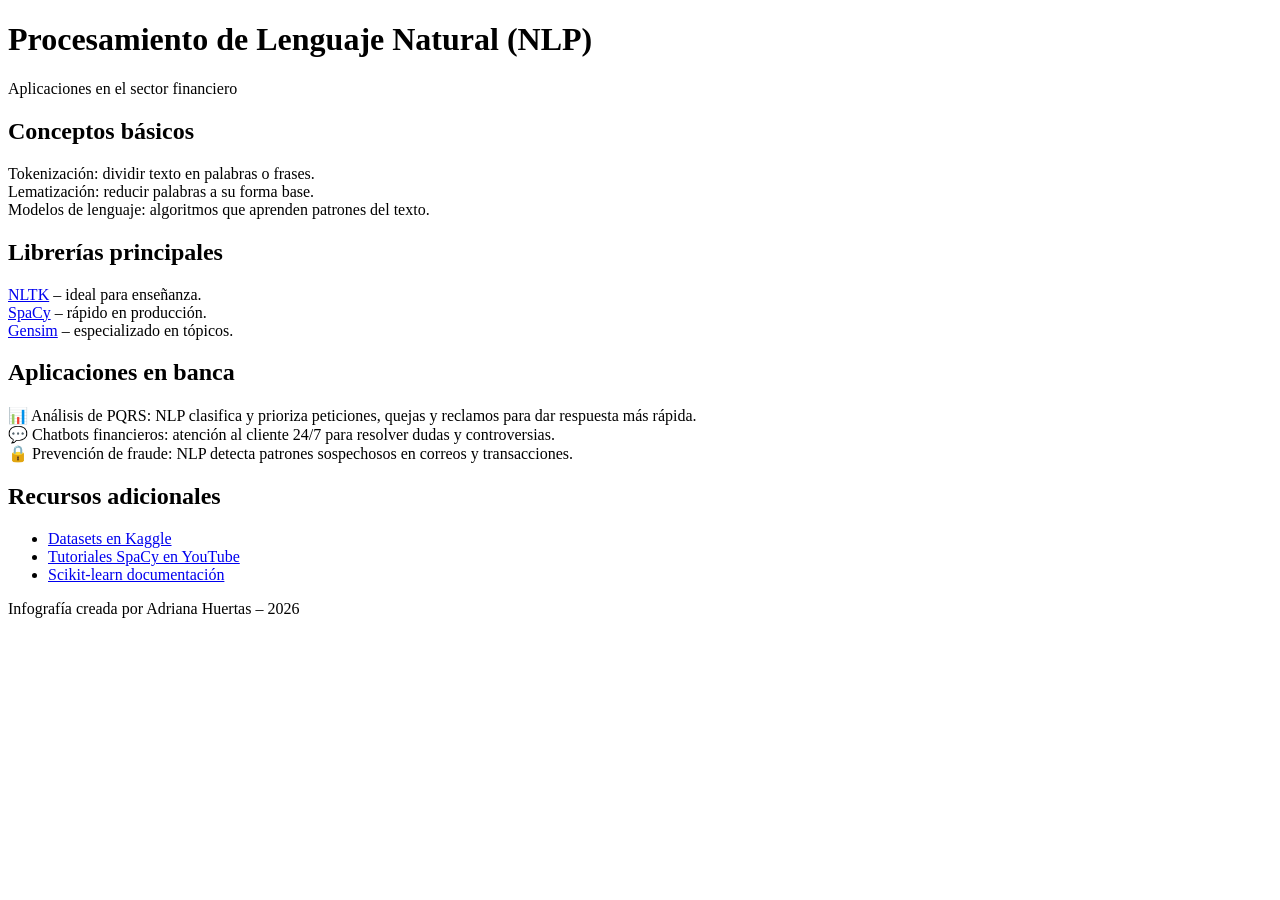
==== index.html @ 231a11c1 "Create index.html" ====
<!DOCTYPE html>
<html lang="es">
<head>
  <meta charset="UTF-8">
  <title>Infografía NLP en Finanzas</title>
  <link rel="stylesheet" href="style.css">
</head>
<body>
  <header>
    <h1>Procesamiento de Lenguaje Natural (NLP)</h1>
    <p>Aplicaciones en el sector financiero</p>
  </header>

  <section class="conceptos">
    <h2>Conceptos básicos</h2>
    <div class="card">Tokenización: dividir texto en palabras o frases.</div>
    <div class="card">Lematización: reducir palabras a su forma base.</div>
    <div class="card">Modelos de lenguaje: algoritmos que aprenden patrones del texto.</div>
  </section>

  <section class="librerias">
    <h2>Librerías principales</h2>
    <div class="card"><a href="https://www.nltk.org/" target="_blank">NLTK</a> – ideal para enseñanza.</div>
    <div class="card"><a href="https://spacy.io/" target="_blank">SpaCy</a> – rápido en producción.</div>
    <div class="card"><a href="https://radimrehurek.com/gensim/" target="_blank">Gensim</a> – especializado en tópicos.</div>
  </section>

  <section class="aplicaciones">
    <h2>Aplicaciones en banca</h2>
    <div class="card">📊 Análisis de PQRS: NLP clasifica y prioriza peticiones, quejas y reclamos para dar respuesta más rápida.</div>
    <div class="card">💬 Chatbots financieros: atención al cliente 24/7 para resolver dudas y controversias.</div>
    <div class="card">🔒 Prevención de fraude: NLP detecta patrones sospechosos en correos y transacciones.</div>
  </section>

  <section class="recursos">
    <h2>Recursos adicionales</h2>
    <ul>
      <li><a href="https://www.kaggle.com/datasets" target="_blank">Datasets en Kaggle</a></li>
      <li><a href="https://www.youtube.com/results?search_query=spacy+tutorial" target="_blank">Tutoriales SpaCy en YouTube</a></li>
      <li><a href="https://scikit-learn.org/stable/" target="_blank">Scikit-learn documentación</a></li>
    </ul>
  </section>

  <footer>
    <p>Infografía creada por Adriana Huertas – 2026</p>
  </footer>
</body>
</html>
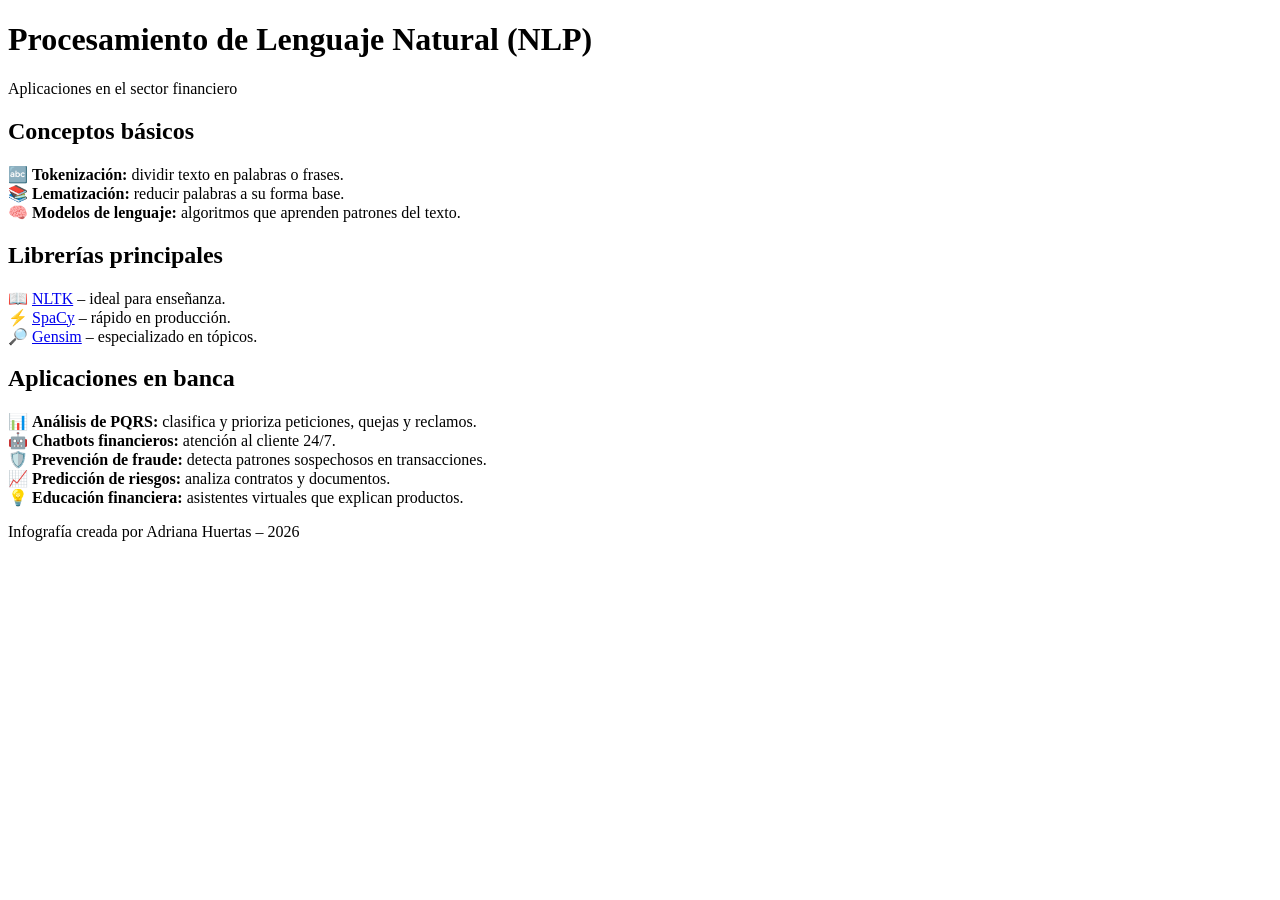
==== commit b8e90aa9: "Add files via upload" ====
--- a/index.html
+++ b/index.html
@@ -1,48 +1,42 @@
-<!DOCTYPE html>
-<html lang="es">
-<head>
-  <meta charset="UTF-8">
-  <title>Infografía NLP en Finanzas</title>
-  <link rel="stylesheet" href="style.css">
-</head>
-<body>
-  <header>
-    <h1>Procesamiento de Lenguaje Natural (NLP)</h1>
-    <p>Aplicaciones en el sector financiero</p>
-  </header>
-
-  <section class="conceptos">
-    <h2>Conceptos básicos</h2>
-    <div class="card">Tokenización: dividir texto en palabras o frases.</div>
-    <div class="card">Lematización: reducir palabras a su forma base.</div>
-    <div class="card">Modelos de lenguaje: algoritmos que aprenden patrones del texto.</div>
-  </section>
-
-  <section class="librerias">
-    <h2>Librerías principales</h2>
-    <div class="card"><a href="https://www.nltk.org/" target="_blank">NLTK</a> – ideal para enseñanza.</div>
-    <div class="card"><a href="https://spacy.io/" target="_blank">SpaCy</a> – rápido en producción.</div>
-    <div class="card"><a href="https://radimrehurek.com/gensim/" target="_blank">Gensim</a> – especializado en tópicos.</div>
-  </section>
-
-  <section class="aplicaciones">
-    <h2>Aplicaciones en banca</h2>
-    <div class="card">📊 Análisis de PQRS: NLP clasifica y prioriza peticiones, quejas y reclamos para dar respuesta más rápida.</div>
-    <div class="card">💬 Chatbots financieros: atención al cliente 24/7 para resolver dudas y controversias.</div>
-    <div class="card">🔒 Prevención de fraude: NLP detecta patrones sospechosos en correos y transacciones.</div>
-  </section>
-
-  <section class="recursos">
-    <h2>Recursos adicionales</h2>
-    <ul>
-      <li><a href="https://www.kaggle.com/datasets" target="_blank">Datasets en Kaggle</a></li>
-      <li><a href="https://www.youtube.com/results?search_query=spacy+tutorial" target="_blank">Tutoriales SpaCy en YouTube</a></li>
-      <li><a href="https://scikit-learn.org/stable/" target="_blank">Scikit-learn documentación</a></li>
-    </ul>
-  </section>
-
-  <footer>
-    <p>Infografía creada por Adriana Huertas – 2026</p>
-  </footer>
-</body>
-</html>
+<!DOCTYPE html>
+<html lang="es">
+<head>
+  <meta charset="UTF-8">
+  <title>Infografía NLP Finanzas</title>
+  <link rel="stylesheet" href="style.css">
+  <script src="script.js"></script>
+</head>
+<body>
+  <header>
+    <h1>Procesamiento de Lenguaje Natural (NLP)</h1>
+    <p>Aplicaciones en el sector financiero</p>
+  </header>
+
+  <section>
+    <h2>Conceptos básicos</h2>
+    <div class="card">🔤 <b>Tokenización:</b> dividir texto en palabras o frases.</div>
+    <div class="card">📚 <b>Lematización:</b> reducir palabras a su forma base.</div>
+    <div class="card">🧠 <b>Modelos de lenguaje:</b> algoritmos que aprenden patrones del texto.</div>
+  </section>
+
+  <section>
+    <h2>Librerías principales</h2>
+    <div class="card">📖 <a href="https://www.nltk.org/">NLTK</a> – ideal para enseñanza.</div>
+    <div class="card">⚡ <a href="https://spacy.io/">SpaCy</a> – rápido en producción.</div>
+    <div class="card">🔎 <a href="https://radimrehurek.com/gensim/">Gensim</a> – especializado en tópicos.</div>
+  </section>
+
+  <section>
+    <h2>Aplicaciones en banca</h2>
+    <div class="card">📊 <b>Análisis de PQRS:</b> clasifica y prioriza peticiones, quejas y reclamos.</div>
+    <div class="card">🤖 <b>Chatbots financieros:</b> atención al cliente 24/7.</div>
+    <div class="card">🛡️ <b>Prevención de fraude:</b> detecta patrones sospechosos en transacciones.</div>
+    <div class="card">📈 <b>Predicción de riesgos:</b> analiza contratos y documentos.</div>
+    <div class="card">💡 <b>Educación financiera:</b> asistentes virtuales que explican productos.</div>
+  </section>
+
+  <footer>
+    <p>Infografía creada por Adriana Huertas – 2026</p>
+  </footer>
+</body>
+</html>
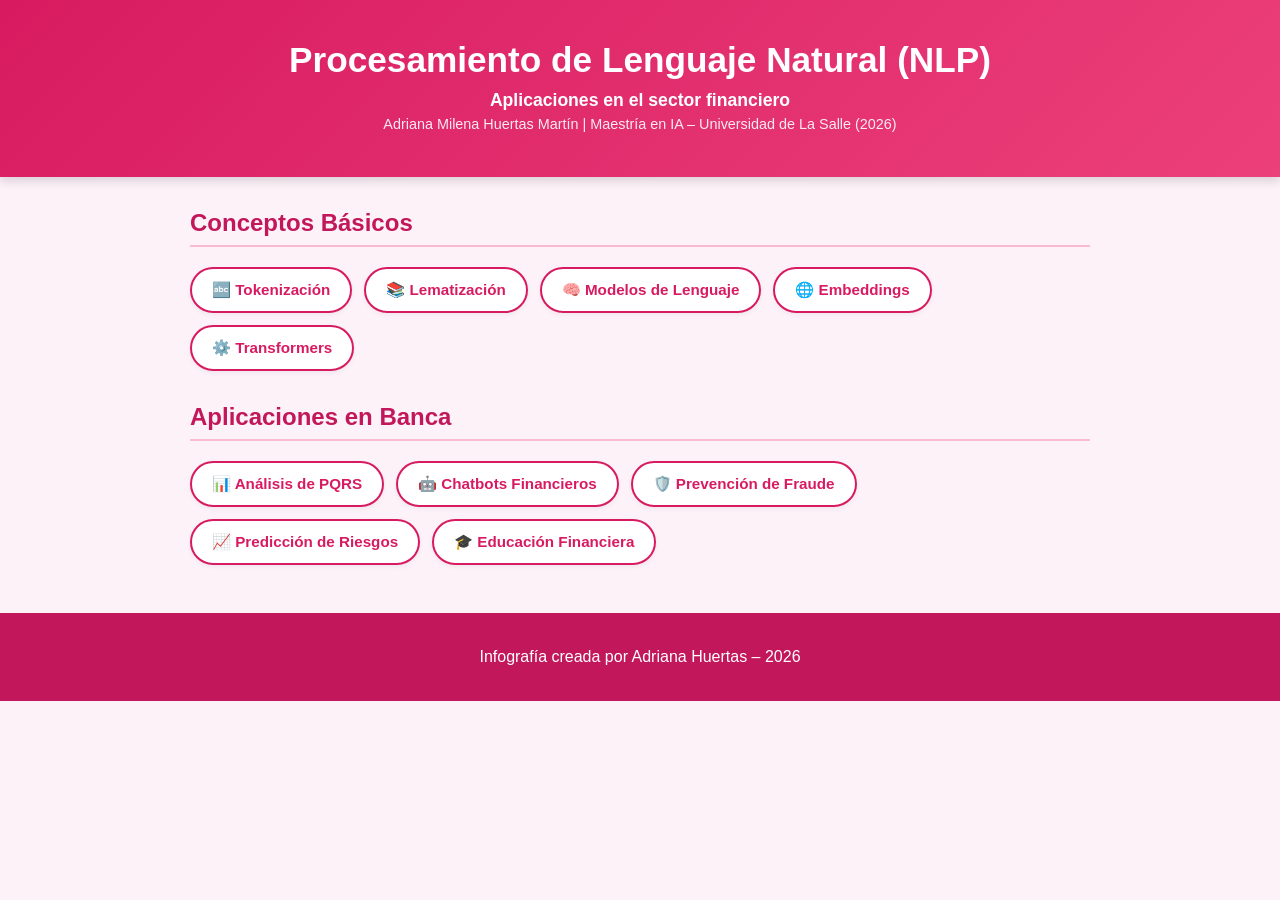
==== commit 96425b15: "Add files via upload" ====
--- a/index.html
+++ b/index.html
@@ -2,41 +2,56 @@
 <html lang="es">
 <head>
   <meta charset="UTF-8">
-  <title>Infografía NLP Finanzas</title>
+  <meta name="viewport" content="width=device-width, initial-scale=1.0">
+  <title>Infografía NLP en Finanzas - Adriana Huertas</title>
   <link rel="stylesheet" href="style.css">
-  <script src="script.js"></script>
+  <script src="script.js" defer></script>
 </head>
 <body>
   <header>
     <h1>Procesamiento de Lenguaje Natural (NLP)</h1>
-    <p>Aplicaciones en el sector financiero</p>
+    <p><strong>Aplicaciones en el sector financiero</strong></p>
+    <p class="subtext">Adriana Milena Huertas Martín | Maestría en IA – Universidad de La Salle (2026)</p>
   </header>
 
-  <section>
-    <h2>Conceptos básicos</h2>
-    <div class="card">🔤 <b>Tokenización:</b> dividir texto en palabras o frases.</div>
-    <div class="card">📚 <b>Lematización:</b> reducir palabras a su forma base.</div>
-    <div class="card">🧠 <b>Modelos de lenguaje:</b> algoritmos que aprenden patrones del texto.</div>
-  </section>
+  <main class="container">
+    <section>
+      <h2>Conceptos Básicos</h2>
+      <div class="grid-buttons">
+        <button class="card-btn" onclick="toggleConcepto('concepto1', this)">🔤 Tokenización</button>
+        <button class="card-btn" onclick="toggleConcepto('concepto2', this)">📚 Lematización</button>
+        <button class="card-btn" onclick="toggleConcepto('concepto3', this)">🧠 Modelos de Lenguaje</button>
+        <button class="card-btn" onclick="toggleConcepto('concepto4', this)">🌐 Embeddings</button>
+        <button class="card-btn" onclick="toggleConcepto('concepto5', this)">⚙️ Transformers</button>
+      </div>
 
-  <section>
-    <h2>Librerías principales</h2>
-    <div class="card">📖 <a href="https://www.nltk.org/">NLTK</a> – ideal para enseñanza.</div>
-    <div class="card">⚡ <a href="https://spacy.io/">SpaCy</a> – rápido en producción.</div>
-    <div class="card">🔎 <a href="https://radimrehurek.com/gensim/">Gensim</a> – especializado en tópicos.</div>
-  </section>
+      <div id="concepto1" class="concepto-box"></div>
+      <div id="concepto2" class="concepto-box"></div>
+      <div id="concepto3" class="concepto-box"></div>
+      <div id="concepto4" class="concepto-box"></div>
+      <div id="concepto5" class="concepto-box"></div>
+    </section>
 
-  <section>
-    <h2>Aplicaciones en banca</h2>
-    <div class="card">📊 <b>Análisis de PQRS:</b> clasifica y prioriza peticiones, quejas y reclamos.</div>
-    <div class="card">🤖 <b>Chatbots financieros:</b> atención al cliente 24/7.</div>
-    <div class="card">🛡️ <b>Prevención de fraude:</b> detecta patrones sospechosos en transacciones.</div>
-    <div class="card">📈 <b>Predicción de riesgos:</b> analiza contratos y documentos.</div>
-    <div class="card">💡 <b>Educación financiera:</b> asistentes virtuales que explican productos.</div>
-  </section>
+    <section>
+      <h2>Aplicaciones en Banca</h2>
+      <div class="grid-buttons">
+        <button class="card-btn" onclick="toggleConcepto('aplicacion1', this)">📊 Análisis de PQRS</button>
+        <button class="card-btn" onclick="toggleConcepto('aplicacion2', this)">🤖 Chatbots Financieros</button>
+        <button class="card-btn" onclick="toggleConcepto('aplicacion3', this)">🛡️ Prevención de Fraude</button>
+        <button class="card-btn" onclick="toggleConcepto('aplicacion4', this)">📈 Predicción de Riesgos</button>
+        <button class="card-btn" onclick="toggleConcepto('aplicacion5', this)">🎓 Educación Financiera</button>
+      </div>
+
+      <div id="aplicacion1" class="concepto-box"></div>
+      <div id="aplicacion2" class="concepto-box"></div>
+      <div id="aplicacion3" class="concepto-box"></div>
+      <div id="aplicacion4" class="concepto-box"></div>
+      <div id="aplicacion5" class="concepto-box"></div>
+    </section>
+  </main>
 
   <footer>
     <p>Infografía creada por Adriana Huertas – 2026</p>
   </footer>
 </body>
-</html>
+</html>
--- a/style.css
+++ b/style.css
@@ -0,0 +1,101 @@
+body {
+  font-family: 'Segoe UI', Tahoma, Geneva, Verdana, sans-serif;
+  margin: 0;
+  padding: 0;
+  background-color: #fdf2f8;
+  color: #333;
+}
+
+header {
+  background: linear-gradient(135deg, #d81b60, #ec407a);
+  color: white;
+  text-align: center;
+  padding: 2.5rem 1rem;
+  box-shadow: 0 4px 10px rgba(0, 0, 0, 0.15);
+}
+
+header h1 {
+  margin: 0 0 10px 0;
+  font-size: 2.2rem;
+}
+
+header p {
+  margin: 5px 0;
+  font-size: 1.1rem;
+}
+
+.subtext {
+  font-size: 0.9rem !important;
+  opacity: 0.9;
+}
+
+.container {
+  max-width: 900px;
+  margin: 2rem auto;
+  padding: 0 1.5rem;
+}
+
+h2 {
+  color: #c2185b;
+  border-bottom: 2px solid #f8bbd0;
+  padding-bottom: 8px;
+  margin-top: 2rem;
+}
+
+.grid-buttons {
+  display: flex;
+  flex-wrap: wrap;
+  gap: 12px;
+  margin-top: 1rem;
+}
+
+.card-btn {
+  background-color: #ffffff;
+  border: 2px solid #d81b60;
+  color: #d81b60;
+  padding: 12px 20px;
+  border-radius: 25px;
+  font-weight: bold;
+  font-size: 0.95rem;
+  cursor: pointer;
+  transition: all 0.3s ease;
+  box-shadow: 0 2px 5px rgba(0, 0, 0, 0.05);
+}
+
+.card-btn:hover {
+  background-color: #d81b60;
+  color: white;
+  transform: translateY(-3px);
+  box-shadow: 0 5px 12px rgba(216, 27, 96, 0.3);
+}
+
+.card-btn.active {
+  background-color: #880e4f;
+  border-color: #880e4f;
+  color: white;
+}
+
+.concepto-box {
+  display: none;
+  background-color: #ffffff;
+  border-left: 5px solid #d81b60;
+  padding: 15px 20px;
+  margin-top: 15px;
+  border-radius: 8px;
+  box-shadow: 0 3px 8px rgba(0,0,0,0.08);
+  animation: fadeIn 0.4s ease-in-out;
+  line-height: 1.5;
+}
+
+@keyframes fadeIn {
+  from { opacity: 0; transform: translateY(-10px); }
+  to { opacity: 1; transform: translateY(0); }
+}
+
+footer {
+  background-color: #c2185b;
+  color: white;
+  text-align: center;
+  padding: 1.2rem;
+  margin-top: 3rem;
+}
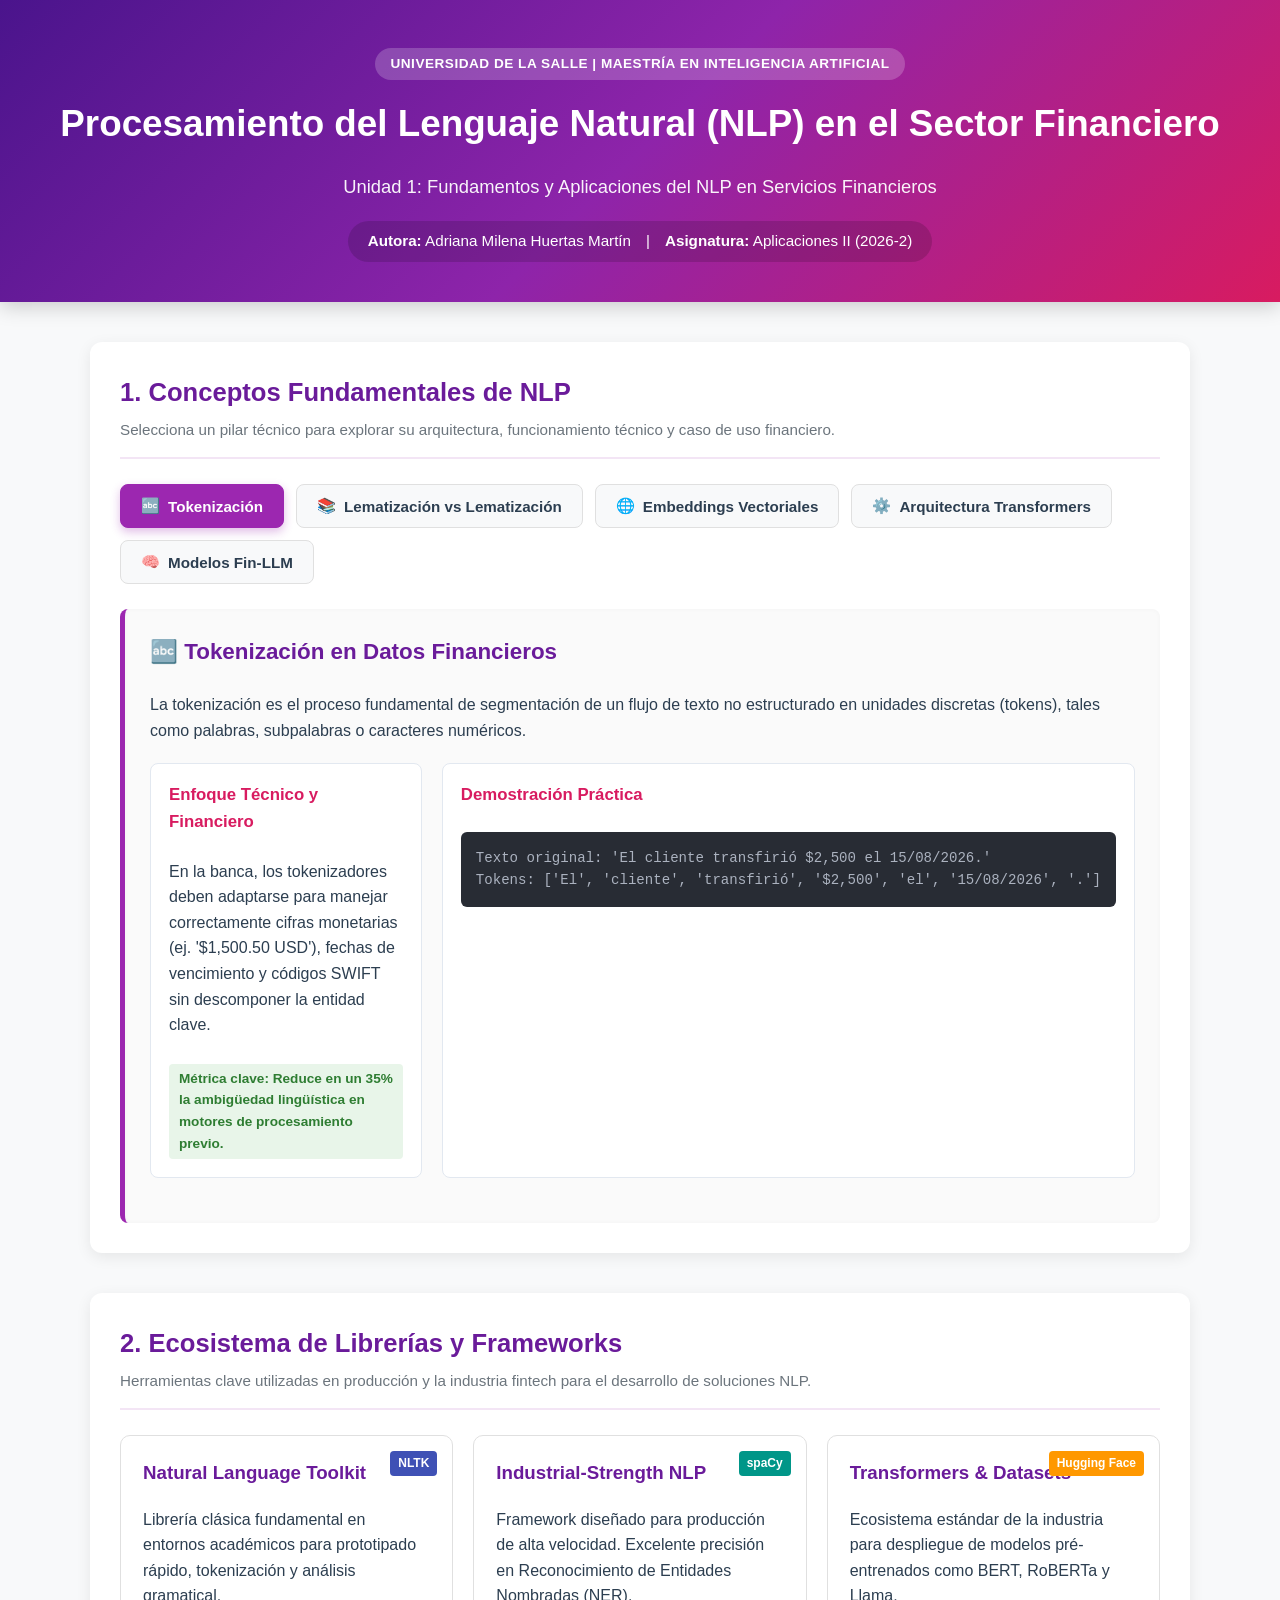
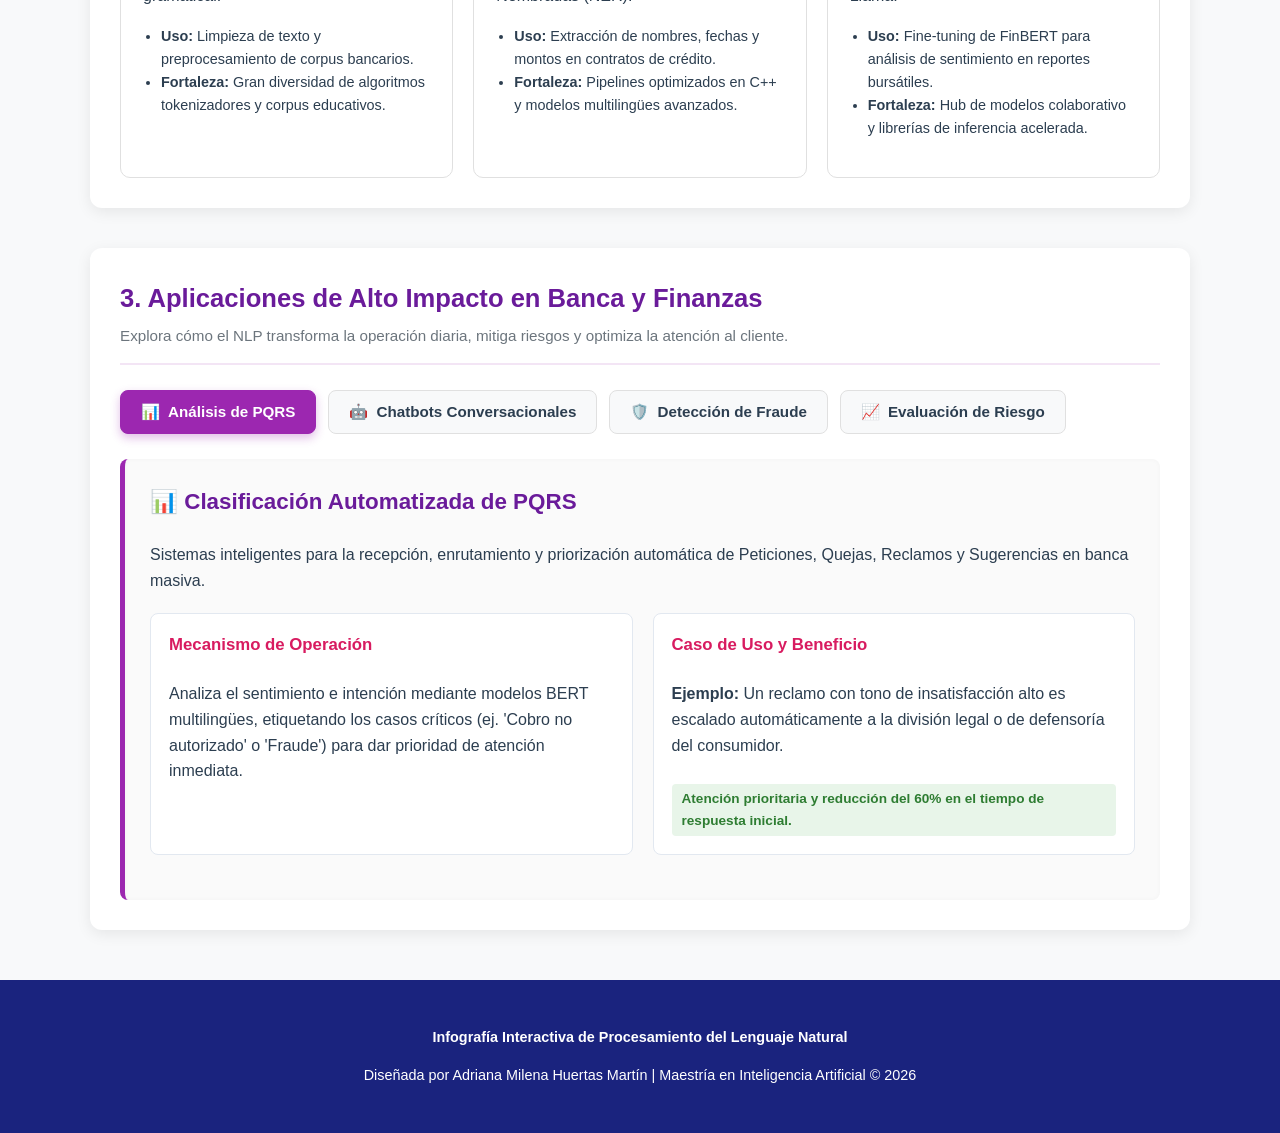
==== commit 6920f4a5: "Add files via upload" ====
--- a/index.html
+++ b/index.html
@@ -3,55 +3,126 @@
 <head>
   <meta charset="UTF-8">
   <meta name="viewport" content="width=device-width, initial-scale=1.0">
-  <title>Infografía NLP en Finanzas - Adriana Huertas</title>
+  <title>Infografía NLP en Finanzas - Maestría en IA</title>
   <link rel="stylesheet" href="style.css">
   <script src="script.js" defer></script>
 </head>
 <body>
   <header>
-    <h1>Procesamiento de Lenguaje Natural (NLP)</h1>
-    <p><strong>Aplicaciones en el sector financiero</strong></p>
-    <p class="subtext">Adriana Milena Huertas Martín | Maestría en IA – Universidad de La Salle (2026)</p>
+    <div class="badge-tag">Universidad de La Salle | Maestría en Inteligencia Artificial</div>
+    <h1>Procesamiento del Lenguaje Natural (NLP) en el Sector Financiero</h1>
+    <p class="subtitle">Unidad 1: Fundamentos y Aplicaciones del NLP en Servicios Financieros</p>
+    <div class="author-card">
+      <span><strong>Autora:</strong> Adriana Milena Huertas Martín</span>
+      <span>|</span>
+      <span><strong>Asignatura:</strong> Aplicaciones II (2026-2)</span>
+    </div>
   </header>
 
-  <main class="container">
-    <section>
-      <h2>Conceptos Básicos</h2>
-      <div class="grid-buttons">
-        <button class="card-btn" onclick="toggleConcepto('concepto1', this)">🔤 Tokenización</button>
-        <button class="card-btn" onclick="toggleConcepto('concepto2', this)">📚 Lematización</button>
-        <button class="card-btn" onclick="toggleConcepto('concepto3', this)">🧠 Modelos de Lenguaje</button>
-        <button class="card-btn" onclick="toggleConcepto('concepto4', this)">🌐 Embeddings</button>
-        <button class="card-btn" onclick="toggleConcepto('concepto5', this)">⚙️ Transformers</button>
+  <main class="main-container">
+    
+    <!-- SECCIÓN 1: CONCEPTOS FUNDAMENTALES -->
+    <section class="module-section">
+      <div class="section-header">
+        <h2>1. Conceptos Fundamentales de NLP</h2>
+        <p>Selecciona un pilar técnico para explorar su arquitectura, funcionamiento técnico y caso de uso financiero.</p>
       </div>
 
-      <div id="concepto1" class="concepto-box"></div>
-      <div id="concepto2" class="concepto-box"></div>
-      <div id="concepto3" class="concepto-box"></div>
-      <div id="concepto4" class="concepto-box"></div>
-      <div id="concepto5" class="concepto-box"></div>
+      <div class="tabs-grid">
+        <button class="tab-btn active" onclick="mostrarDetalle('tokenizacion', this)">
+          <span class="icon">🔤</span> Tokenización
+        </button>
+        <button class="tab-btn" onclick="mostrarDetalle('lematizacion', this)">
+          <span class="icon">📚</span> Lematización vs Lematización
+        </button>
+        <button class="tab-btn" onclick="mostrarDetalle('embeddings', this)">
+          <span class="icon">🌐</span> Embeddings Vectoriales
+        </button>
+        <button class="tab-btn" onclick="mostrarDetalle('transformers', this)">
+          <span class="icon">⚙️</span> Arquitectura Transformers
+        </button>
+        <button class="tab-btn" onclick="mostrarDetalle('llms', this)">
+          <span class="icon">🧠</span> Modelos Fin-LLM
+        </button>
+      </div>
+
+      <div id="content-display-1" class="content-display">
+        <!-- El contenido detallado se inyecta dinámicamente con JS -->
+      </div>
     </section>
 
-    <section>
-      <h2>Aplicaciones en Banca</h2>
-      <div class="grid-buttons">
-        <button class="card-btn" onclick="toggleConcepto('aplicacion1', this)">📊 Análisis de PQRS</button>
-        <button class="card-btn" onclick="toggleConcepto('aplicacion2', this)">🤖 Chatbots Financieros</button>
-        <button class="card-btn" onclick="toggleConcepto('aplicacion3', this)">🛡️ Prevención de Fraude</button>
-        <button class="card-btn" onclick="toggleConcepto('aplicacion4', this)">📈 Predicción de Riesgos</button>
-        <button class="card-btn" onclick="toggleConcepto('aplicacion5', this)">🎓 Educación Financiera</button>
+    <!-- SECCIÓN 2: LIBRERÍAS Y HERRAMIENTAS -->
+    <section class="module-section">
+      <div class="section-header">
+        <h2>2. Ecosistema de Librerías y Frameworks</h2>
+        <p>Herramientas clave utilizadas en producción y la industria fintech para el desarrollo de soluciones NLP.</p>
       </div>
 
-      <div id="aplicacion1" class="concepto-box"></div>
-      <div id="aplicacion2" class="concepto-box"></div>
-      <div id="aplicacion3" class="concepto-box"></div>
-      <div id="aplicacion4" class="concepto-box"></div>
-      <div id="aplicacion5" class="concepto-box"></div>
+      <div class="tools-grid">
+        <div class="tool-card">
+          <div class="tool-badge">NLTK</div>
+          <h3>Natural Language Toolkit</h3>
+          <p>Librería clásica fundamental en entornos académicos para prototipado rápido, tokenización y análisis gramatical.</p>
+          <ul>
+            <li><strong>Uso:</strong> Limpieza de texto y preprocesamiento de corpus bancarios.</li>
+            <li><strong>Fortaleza:</strong> Gran diversidad de algoritmos tokenizadores y corpus educativos.</li>
+          </ul>
+        </div>
+
+        <div class="tool-card">
+          <div class="tool-badge spacy">spaCy</div>
+          <h3>Industrial-Strength NLP</h3>
+          <p>Framework diseñado para producción de alta velocidad. Excelente precisión en Reconocimiento de Entidades Nombradas (NER).</p>
+          <ul>
+            <li><strong>Uso:</strong> Extracción de nombres, fechas y montos en contratos de crédito.</li>
+            <li><strong>Fortaleza:</strong> Pipelines optimizados en C++ y modelos multilingües avanzados.</li>
+          </ul>
+        </div>
+
+        <div class="tool-card">
+          <div class="tool-badge hf">Hugging Face</div>
+          <h3>Transformers & Datasets</h3>
+          <p>Ecosistema estándar de la industria para despliegue de modelos pré-entrenados como BERT, RoBERTa y Llama.</p>
+          <ul>
+            <li><strong>Uso:</strong> Fine-tuning de FinBERT para análisis de sentimiento en reportes bursátiles.</li>
+            <li><strong>Fortaleza:</strong> Hub de modelos colaborativo y librerías de inferencia acelerada.</li>
+          </ul>
+        </div>
+      </div>
     </section>
+
+    <!-- SECCIÓN 3: APLICACIONES EN BANCA Y FINANZAS -->
+    <section class="module-section">
+      <div class="section-header">
+        <h2>3. Aplicaciones de Alto Impacto en Banca y Finanzas</h2>
+        <p>Explora cómo el NLP transforma la operación diaria, mitiga riesgos y optimiza la atención al cliente.</p>
+      </div>
+
+      <div class="tabs-grid">
+        <button class="tab-btn-app active" onclick="mostrarApp('pqrs', this)">
+          <span class="icon">📊</span> Análisis de PQRS
+        </button>
+        <button class="tab-btn-app" onclick="mostrarApp('chatbots', this)">
+          <span class="icon">🤖</span> Chatbots Conversacionales
+        </button>
+        <button class="tab-btn-app" onclick="mostrarApp('fraude', this)">
+          <span class="icon">🛡️</span> Detección de Fraude
+        </button>
+        <button class="tab-btn-app" onclick="mostrarApp('riesgo', this)">
+          <span class="icon">📈</span> Evaluación de Riesgo
+        </button>
+      </div>
+
+      <div id="content-display-2" class="content-display">
+        <!-- El contenido detallado se inyecta dinámicamente con JS -->
+      </div>
+    </section>
+
   </main>
 
   <footer>
-    <p>Infografía creada por Adriana Huertas – 2026</p>
+    <p><strong>Infografía Interactiva de Procesamiento del Lenguaje Natural</strong></p>
+    <p>Diseñada por Adriana Milena Huertas Martín | Maestría en Inteligencia Artificial © 2026</p>
   </footer>
 </body>
 </html>
--- a/style.css
+++ b/style.css
@@ -1,101 +1,260 @@
+:root {
+  --primary-color: #9c27b0;
+  --primary-dark: #6a1b9a;
+  --primary-light: #f3e5f5;
+  --secondary-color: #d81b60;
+  --bg-color: #f8f9fa;
+  --card-bg: #ffffff;
+  --text-color: #2c3e50;
+  --text-muted: #6c757d;
+  --border-radius: 12px;
+  --shadow: 0 4px 15px rgba(0, 0, 0, 0.08);
+}
+
 body {
-  font-family: 'Segoe UI', Tahoma, Geneva, Verdana, sans-serif;
+  font-family: 'Segoe UI', Roboto, -apple-system, sans-serif;
+  background-color: var(--bg-color);
+  color: var(--text-color);
   margin: 0;
   padding: 0;
-  background-color: #fdf2f8;
-  color: #333;
-}
-
+  line-height: 1.6;
+}
+
+/* Header */
 header {
-  background: linear-gradient(135deg, #d81b60, #ec407a);
+  background: linear-gradient(135deg, #4a148c, #8e24aa, #d81b60);
   color: white;
   text-align: center;
-  padding: 2.5rem 1rem;
-  box-shadow: 0 4px 10px rgba(0, 0, 0, 0.15);
+  padding: 3rem 1.5rem 2.5rem;
+  box-shadow: 0 4px 20px rgba(0, 0, 0, 0.2);
+}
+
+.badge-tag {
+  display: inline-block;
+  background: rgba(255, 255, 255, 0.2);
+  padding: 5px 15px;
+  border-radius: 20px;
+  font-size: 0.85rem;
+  font-weight: 600;
+  letter-spacing: 0.5px;
+  margin-bottom: 15px;
+  text-transform: uppercase;
 }
 
 header h1 {
-  margin: 0 0 10px 0;
-  font-size: 2.2rem;
-}
-
-header p {
-  margin: 5px 0;
-  font-size: 1.1rem;
-}
-
-.subtext {
-  font-size: 0.9rem !important;
-  opacity: 0.9;
-}
-
-.container {
-  max-width: 900px;
-  margin: 2rem auto;
-  padding: 0 1.5rem;
-}
-
-h2 {
-  color: #c2185b;
-  border-bottom: 2px solid #f8bbd0;
-  padding-bottom: 8px;
-  margin-top: 2rem;
-}
-
-.grid-buttons {
+  margin: 0 0 10px;
+  font-size: 2.3rem;
+  font-weight: 700;
+}
+
+.subtitle {
+  font-size: 1.15rem;
+  opacity: 0.95;
+  margin-bottom: 20px;
+}
+
+.author-card {
+  display: flex;
+  justify-content: center;
+  gap: 15px;
+  font-size: 0.95rem;
+  background: rgba(0, 0, 0, 0.15);
+  padding: 8px 20px;
+  border-radius: 30px;
+  width: fit-content;
+  margin: 0 auto;
+}
+
+/* Layout Container */
+.main-container {
+  max-width: 1100px;
+  margin: 40px auto;
+  padding: 0 20px;
+}
+
+.module-section {
+  background: var(--card-bg);
+  border-radius: var(--border-radius);
+  padding: 30px;
+  margin-bottom: 40px;
+  box-shadow: var(--shadow);
+}
+
+.section-header {
+  border-bottom: 2px solid var(--primary-light);
+  padding-bottom: 15px;
+  margin-bottom: 25px;
+}
+
+.section-header h2 {
+  color: var(--primary-dark);
+  margin: 0 0 5px;
+  font-size: 1.6rem;
+}
+
+.section-header p {
+  color: var(--text-muted);
+  margin: 0;
+  font-size: 0.95rem;
+}
+
+/* Grid de botones / Pestañas */
+.tabs-grid {
   display: flex;
   flex-wrap: wrap;
   gap: 12px;
-  margin-top: 1rem;
-}
-
-.card-btn {
-  background-color: #ffffff;
-  border: 2px solid #d81b60;
-  color: #d81b60;
+  margin-bottom: 25px;
+}
+
+.tab-btn, .tab-btn-app {
+  background: var(--bg-color);
+  border: 1.5px solid #e0e0e0;
+  color: var(--text-color);
   padding: 12px 20px;
-  border-radius: 25px;
+  border-radius: 8px;
+  font-weight: 600;
+  cursor: pointer;
+  transition: all 0.25s ease;
+  display: flex;
+  align-items: center;
+  gap: 8px;
+  font-size: 0.95rem;
+}
+
+.tab-btn:hover, .tab-btn-app:hover {
+  background: var(--primary-light);
+  border-color: var(--primary-color);
+  color: var(--primary-dark);
+  transform: translateY(-2px);
+}
+
+.tab-btn.active, .tab-btn-app.active {
+  background: var(--primary-color);
+  color: white;
+  border-color: var(--primary-color);
+  box-shadow: 0 4px 10px rgba(156, 39, 176, 0.3);
+}
+
+/* Caja de contenido expandido */
+.content-display {
+  background: #fafafa;
+  border-left: 5px solid var(--primary-color);
+  border-radius: 8px;
+  padding: 25px;
+  box-shadow: inset 0 0 5px rgba(0,0,0,0.03);
+  animation: fadeIn 0.4s ease-out;
+}
+
+.detail-card h3 {
+  color: var(--primary-dark);
+  margin-top: 0;
+  font-size: 1.4rem;
+}
+
+.grid-2col {
+  display: grid;
+  grid-template-columns: 1fr 1fr;
+  gap: 20px;
+  margin: 20px 0;
+}
+
+@media (max-width: 768px) {
+  .grid-2col {
+    grid-template-columns: 1fr;
+  }
+}
+
+.info-block {
+  background: white;
+  padding: 18px;
+  border-radius: 8px;
+  border: 1px solid #e2e8f0;
+}
+
+.info-block h4 {
+  margin-top: 0;
+  color: var(--secondary-color);
+  font-size: 1.05rem;
+}
+
+.code-snippet {
+  background: #282c34;
+  color: #abb2bf;
+  padding: 15px;
+  border-radius: 6px;
+  font-family: 'Courier New', Courier, monospace;
+  font-size: 0.88rem;
+  overflow-x: auto;
+}
+
+.metric-badge {
+  display: inline-block;
+  background: #e8f5e9;
+  color: #2e7d32;
   font-weight: bold;
-  font-size: 0.95rem;
-  cursor: pointer;
-  transition: all 0.3s ease;
-  box-shadow: 0 2px 5px rgba(0, 0, 0, 0.05);
-}
-
-.card-btn:hover {
-  background-color: #d81b60;
-  color: white;
-  transform: translateY(-3px);
-  box-shadow: 0 5px 12px rgba(216, 27, 96, 0.3);
-}
-
-.card-btn.active {
-  background-color: #880e4f;
-  border-color: #880e4f;
-  color: white;
-}
-
-.concepto-box {
-  display: none;
-  background-color: #ffffff;
-  border-left: 5px solid #d81b60;
-  padding: 15px 20px;
-  margin-top: 15px;
-  border-radius: 8px;
-  box-shadow: 0 3px 8px rgba(0,0,0,0.08);
-  animation: fadeIn 0.4s ease-in-out;
-  line-height: 1.5;
+  padding: 4px 10px;
+  border-radius: 4px;
+  font-size: 0.85rem;
+  margin-top: 10px;
+}
+
+/* Cards de Librerías */
+.tools-grid {
+  display: grid;
+  grid-template-columns: repeat(auto-fit, minmax(280px, 1fr));
+  gap: 20px;
+}
+
+.tool-card {
+  background: white;
+  border: 1px solid #e0e0e0;
+  border-radius: 10px;
+  padding: 22px;
+  position: relative;
+  transition: transform 0.3s ease;
+}
+
+.tool-card:hover {
+  transform: translateY(-5px);
+  box-shadow: var(--shadow);
+}
+
+.tool-badge {
+  position: absolute;
+  top: 15px;
+  right: 15px;
+  background: #3f51b5;
+  color: white;
+  font-size: 0.75rem;
+  font-weight: bold;
+  padding: 3px 8px;
+  border-radius: 4px;
+}
+
+.tool-badge.spacy { background: #009688; }
+.tool-badge.hf { background: #ff9800; }
+
+.tool-card h3 {
+  margin-top: 0;
+  color: var(--primary-dark);
+}
+
+.tool-card ul {
+  padding-left: 18px;
+  font-size: 0.9rem;
+}
+
+/* Footer */
+footer {
+  background: #1a237e;
+  color: white;
+  text-align: center;
+  padding: 2rem 1rem;
+  margin-top: 50px;
+  font-size: 0.9rem;
 }
 
 @keyframes fadeIn {
-  from { opacity: 0; transform: translateY(-10px); }
+  from { opacity: 0; transform: translateY(-8px); }
   to { opacity: 1; transform: translateY(0); }
-}
-
-footer {
-  background-color: #c2185b;
-  color: white;
-  text-align: center;
-  padding: 1.2rem;
-  margin-top: 3rem;
 }
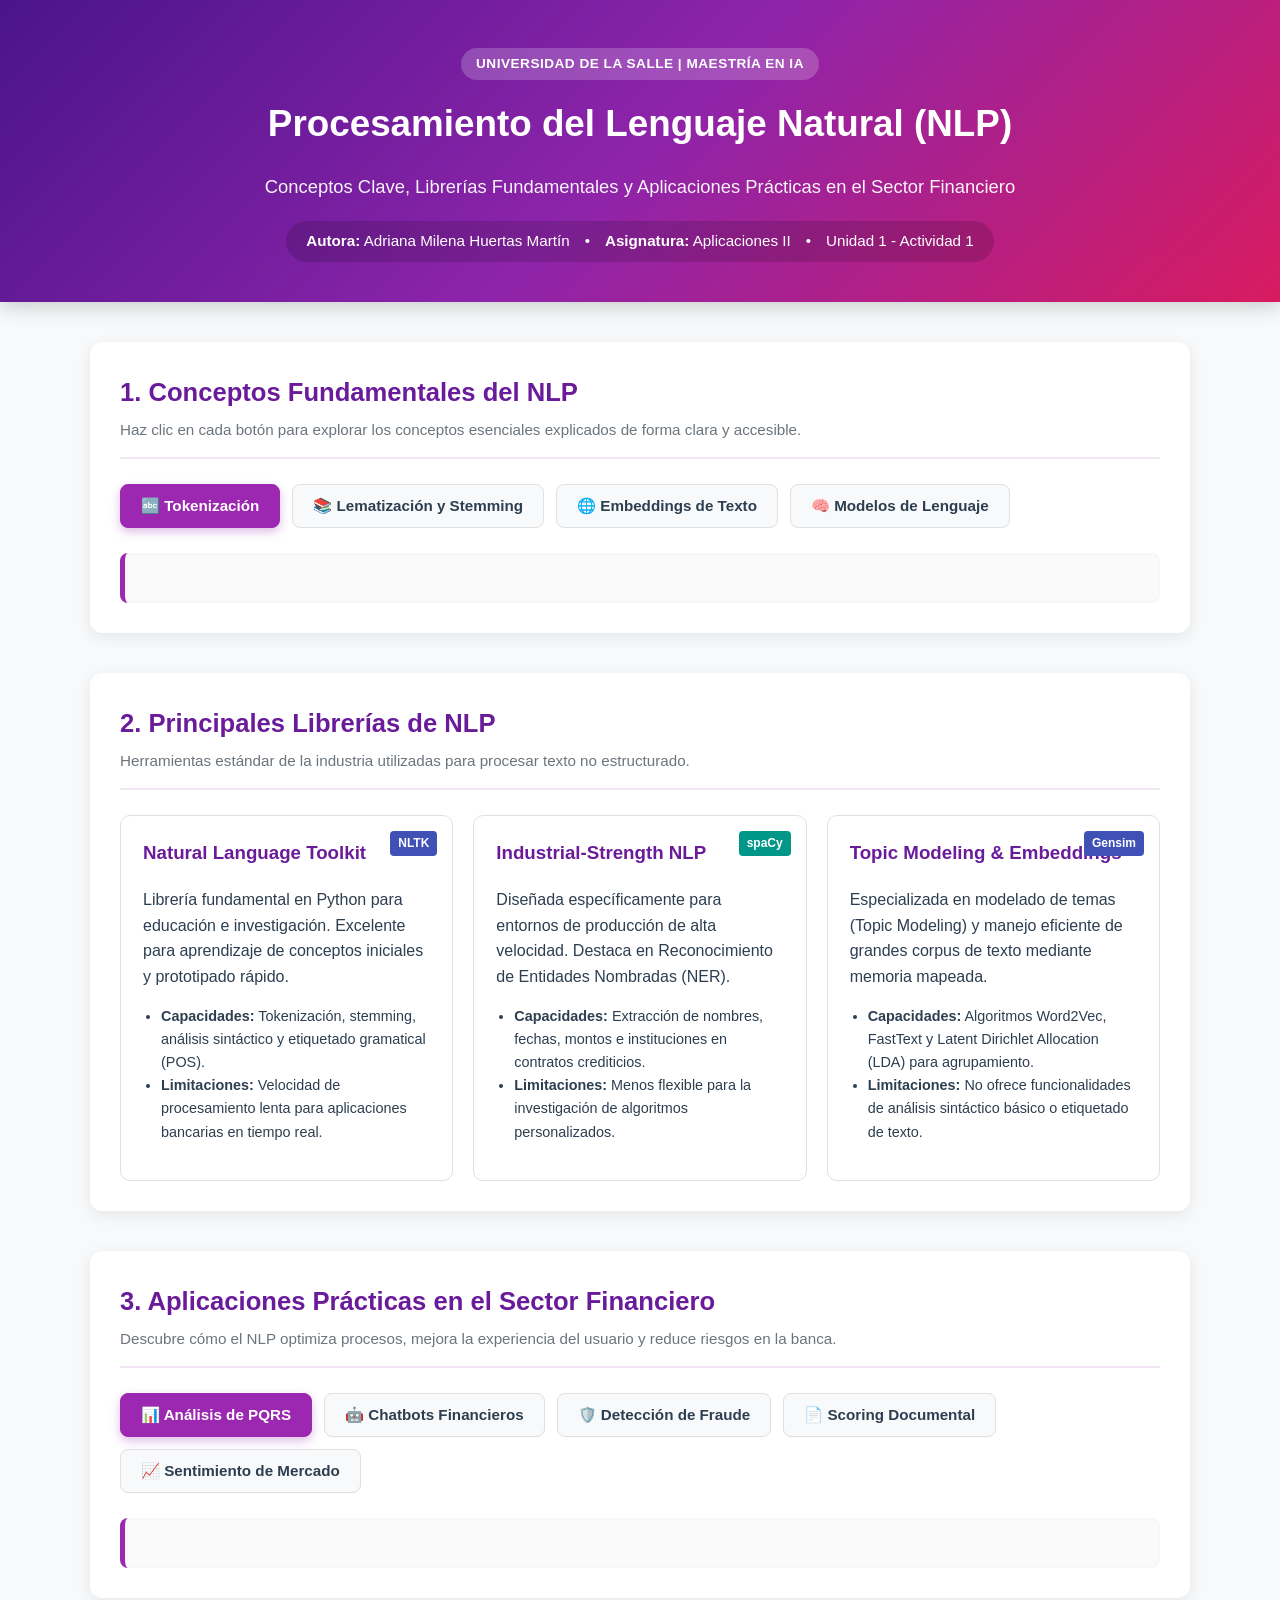
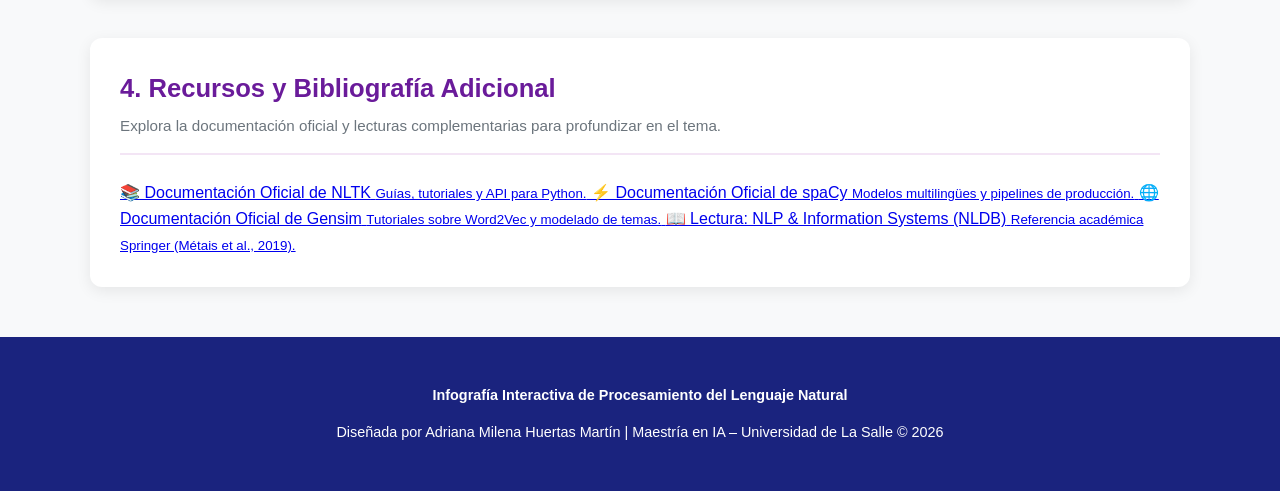
==== commit 37eeb290: "Add files via upload" ====
--- a/index.html
+++ b/index.html
@@ -3,118 +3,132 @@
 <head>
   <meta charset="UTF-8">
   <meta name="viewport" content="width=device-width, initial-scale=1.0">
-  <title>Infografía NLP en Finanzas - Maestría en IA</title>
+  <title>Infografía Interactiva: NLP en la Industria Financiera</title>
   <link rel="stylesheet" href="style.css">
   <script src="script.js" defer></script>
 </head>
 <body>
+
+  <!-- ENCABEZADO PRINCIPAL -->
   <header>
-    <div class="badge-tag">Universidad de La Salle | Maestría en Inteligencia Artificial</div>
-    <h1>Procesamiento del Lenguaje Natural (NLP) en el Sector Financiero</h1>
-    <p class="subtitle">Unidad 1: Fundamentos y Aplicaciones del NLP en Servicios Financieros</p>
+    <div class="badge-tag">Universidad de La Salle | Maestría en IA</div>
+    <h1>Procesamiento del Lenguaje Natural (NLP)</h1>
+    <p class="subtitle">Conceptos Clave, Librerías Fundamentales y Aplicaciones Prácticas en el Sector Financiero</p>
+    
     <div class="author-card">
       <span><strong>Autora:</strong> Adriana Milena Huertas Martín</span>
-      <span>|</span>
-      <span><strong>Asignatura:</strong> Aplicaciones II (2026-2)</span>
+      <span>•</span>
+      <span><strong>Asignatura:</strong> Aplicaciones II</span>
+      <span>•</span>
+      <span>Unidad 1 - Actividad 1</span>
     </div>
   </header>
 
   <main class="main-container">
-    
-    <!-- SECCIÓN 1: CONCEPTOS FUNDAMENTALES -->
+
+    <!-- SECCIÓN 1: CONCEPTOS BÁSICOS -->
     <section class="module-section">
       <div class="section-header">
-        <h2>1. Conceptos Fundamentales de NLP</h2>
-        <p>Selecciona un pilar técnico para explorar su arquitectura, funcionamiento técnico y caso de uso financiero.</p>
+        <h2>1. Conceptos Fundamentales del NLP</h2>
+        <p>Haz clic en cada botón para explorar los conceptos esenciales explicados de forma clara y accesible.</p>
       </div>
 
       <div class="tabs-grid">
-        <button class="tab-btn active" onclick="mostrarDetalle('tokenizacion', this)">
-          <span class="icon">🔤</span> Tokenización
-        </button>
-        <button class="tab-btn" onclick="mostrarDetalle('lematizacion', this)">
-          <span class="icon">📚</span> Lematización vs Lematización
-        </button>
-        <button class="tab-btn" onclick="mostrarDetalle('embeddings', this)">
-          <span class="icon">🌐</span> Embeddings Vectoriales
-        </button>
-        <button class="tab-btn" onclick="mostrarDetalle('transformers', this)">
-          <span class="icon">⚙️</span> Arquitectura Transformers
-        </button>
-        <button class="tab-btn" onclick="mostrarDetalle('llms', this)">
-          <span class="icon">🧠</span> Modelos Fin-LLM
-        </button>
+        <button class="tab-btn active" onclick="mostrarConcepto('tokenizacion', this)">🔤 Tokenización</button>
+        <button class="tab-btn" onclick="mostrarConcepto('normalizacion', this)">📚 Lematización y Stemming</button>
+        <button class="tab-btn" onclick="mostrarConcepto('embeddings', this)">🌐 Embeddings de Texto</button>
+        <button class="tab-btn" onclick="mostrarConcepto('modelos', this)">🧠 Modelos de Lenguaje</button>
       </div>
 
-      <div id="content-display-1" class="content-display">
-        <!-- El contenido detallado se inyecta dinámicamente con JS -->
+      <div id="display-conceptos" class="content-display">
+        <!-- Contenido dinámico con JS -->
       </div>
     </section>
 
-    <!-- SECCIÓN 2: LIBRERÍAS Y HERRAMIENTAS -->
+    <!-- SECCIÓN 2: LIBRERÍAS CLAVE (NLTK, SPACY, GENSIM) -->
     <section class="module-section">
       <div class="section-header">
-        <h2>2. Ecosistema de Librerías y Frameworks</h2>
-        <p>Herramientas clave utilizadas en producción y la industria fintech para el desarrollo de soluciones NLP.</p>
+        <h2>2. Principales Librerías de NLP</h2>
+        <p>Herramientas estándar de la industria utilizadas para procesar texto no estructurado.</p>
       </div>
 
       <div class="tools-grid">
         <div class="tool-card">
-          <div class="tool-badge">NLTK</div>
+          <div class="tool-badge nltk">NLTK</div>
           <h3>Natural Language Toolkit</h3>
-          <p>Librería clásica fundamental en entornos académicos para prototipado rápido, tokenización y análisis gramatical.</p>
+          <p>Librería fundamental en Python para educación e investigación. Excelente para aprendizaje de conceptos iniciales y prototipado rápido.</p>
           <ul>
-            <li><strong>Uso:</strong> Limpieza de texto y preprocesamiento de corpus bancarios.</li>
-            <li><strong>Fortaleza:</strong> Gran diversidad de algoritmos tokenizadores y corpus educativos.</li>
+            <li><strong>Capacidades:</strong> Tokenización, stemming, análisis sintáctico y etiquetado gramatical (POS).</li>
+            <li><strong>Limitaciones:</strong> Velocidad de procesamiento lenta para aplicaciones bancarias en tiempo real.</li>
           </ul>
         </div>
 
         <div class="tool-card">
           <div class="tool-badge spacy">spaCy</div>
           <h3>Industrial-Strength NLP</h3>
-          <p>Framework diseñado para producción de alta velocidad. Excelente precisión en Reconocimiento de Entidades Nombradas (NER).</p>
+          <p>Diseñada específicamente para entornos de producción de alta velocidad. Destaca en Reconocimiento de Entidades Nombradas (NER).</p>
           <ul>
-            <li><strong>Uso:</strong> Extracción de nombres, fechas y montos en contratos de crédito.</li>
-            <li><strong>Fortaleza:</strong> Pipelines optimizados en C++ y modelos multilingües avanzados.</li>
+            <li><strong>Capacidades:</strong> Extracción de nombres, fechas, montos e instituciones en contratos crediticios.</li>
+            <li><strong>Limitaciones:</strong> Menos flexible para la investigación de algoritmos personalizados.</li>
           </ul>
         </div>
 
         <div class="tool-card">
-          <div class="tool-badge hf">Hugging Face</div>
-          <h3>Transformers & Datasets</h3>
-          <p>Ecosistema estándar de la industria para despliegue de modelos pré-entrenados como BERT, RoBERTa y Llama.</p>
+          <div class="tool-badge gensim">Gensim</div>
+          <h3>Topic Modeling & Embeddings</h3>
+          <p>Especializada en modelado de temas (Topic Modeling) y manejo eficiente de grandes corpus de texto mediante memoria mapeada.</p>
           <ul>
-            <li><strong>Uso:</strong> Fine-tuning de FinBERT para análisis de sentimiento en reportes bursátiles.</li>
-            <li><strong>Fortaleza:</strong> Hub de modelos colaborativo y librerías de inferencia acelerada.</li>
+            <li><strong>Capacidades:</strong> Algoritmos Word2Vec, FastText y Latent Dirichlet Allocation (LDA) para agrupamiento.</li>
+            <li><strong>Limitaciones:</strong> No ofrece funcionalidades de análisis sintáctico básico o etiquetado de texto.</li>
           </ul>
         </div>
       </div>
     </section>
 
-    <!-- SECCIÓN 3: APLICACIONES EN BANCA Y FINANZAS -->
+    <!-- SECCIÓN 3: APLICACIONES EN LA INDUSTRIA FINANCIERA -->
     <section class="module-section">
       <div class="section-header">
-        <h2>3. Aplicaciones de Alto Impacto en Banca y Finanzas</h2>
-        <p>Explora cómo el NLP transforma la operación diaria, mitiga riesgos y optimiza la atención al cliente.</p>
+        <h2>3. Aplicaciones Prácticas en el Sector Financiero</h2>
+        <p>Descubre cómo el NLP optimiza procesos, mejora la experiencia del usuario y reduce riesgos en la banca.</p>
       </div>
 
       <div class="tabs-grid">
-        <button class="tab-btn-app active" onclick="mostrarApp('pqrs', this)">
-          <span class="icon">📊</span> Análisis de PQRS
-        </button>
-        <button class="tab-btn-app" onclick="mostrarApp('chatbots', this)">
-          <span class="icon">🤖</span> Chatbots Conversacionales
-        </button>
-        <button class="tab-btn-app" onclick="mostrarApp('fraude', this)">
-          <span class="icon">🛡️</span> Detección de Fraude
-        </button>
-        <button class="tab-btn-app" onclick="mostrarApp('riesgo', this)">
-          <span class="icon">📈</span> Evaluación de Riesgo
-        </button>
+        <button class="tab-btn-app active" onclick="mostrarApp('pqrs', this)">📊 Análisis de PQRS</button>
+        <button class="tab-btn-app" onclick="mostrarApp('chatbots', this)">🤖 Chatbots Financieros</button>
+        <button class="tab-btn-app" onclick="mostrarApp('fraude', this)">🛡️ Detección de Fraude</button>
+        <button class="tab-btn-app" onclick="mostrarApp('scoring', this)">📄 Scoring Documental</button>
+        <button class="tab-btn-app" onclick="mostrarApp('sentimiento', this)">📈 Sentimiento de Mercado</button>
       </div>
 
-      <div id="content-display-2" class="content-display">
-        <!-- El contenido detallado se inyecta dinámicamente con JS -->
+      <div id="display-aplicaciones" class="content-display">
+        <!-- Contenido dinámico con JS -->
+      </div>
+    </section>
+
+    <!-- SECCIÓN 4: RECURSOS ADICIONALES (CUMPLE CRITERIO DE INTERACTIVIDAD / ENLACES) -->
+    <section class="module-section">
+      <div class="section-header">
+        <h2>4. Recursos y Bibliografía Adicional</h2>
+        <p>Explora la documentación oficial y lecturas complementarias para profundizar en el tema.</p>
+      </div>
+
+      <div class="links-grid">
+        <a href="https://www.nltk.org/" target="_blank" class="link-card">
+          <span>📚 Documentación Oficial de NLTK</span>
+          <small>Guías, tutoriales y API para Python.</small>
+        </a>
+        <a href="https://spacy.io/" target="_blank" class="link-card">
+          <span>⚡ Documentación Oficial de spaCy</span>
+          <small>Modelos multilingües y pipelines de producción.</small>
+        </a>
+        <a href="https://radimrehurek.com/gensim/" target="_blank" class="link-card">
+          <span>🌐 Documentación Oficial de Gensim</span>
+          <small>Tutoriales sobre Word2Vec y modelado de temas.</small>
+        </a>
+        <a href="https://link.springer.com/book/10.1007/978-3-030-22802-6" target="_blank" class="link-card">
+          <span>📖 Lectura: NLP & Information Systems (NLDB)</span>
+          <small>Referencia académica Springer (Métais et al., 2019).</small>
+        </a>
       </div>
     </section>
 
@@ -122,7 +136,8 @@
 
   <footer>
     <p><strong>Infografía Interactiva de Procesamiento del Lenguaje Natural</strong></p>
-    <p>Diseñada por Adriana Milena Huertas Martín | Maestría en Inteligencia Artificial © 2026</p>
+    <p>Diseñada por Adriana Milena Huertas Martín | Maestría en IA – Universidad de La Salle © 2026</p>
   </footer>
+
 </body>
 </html>
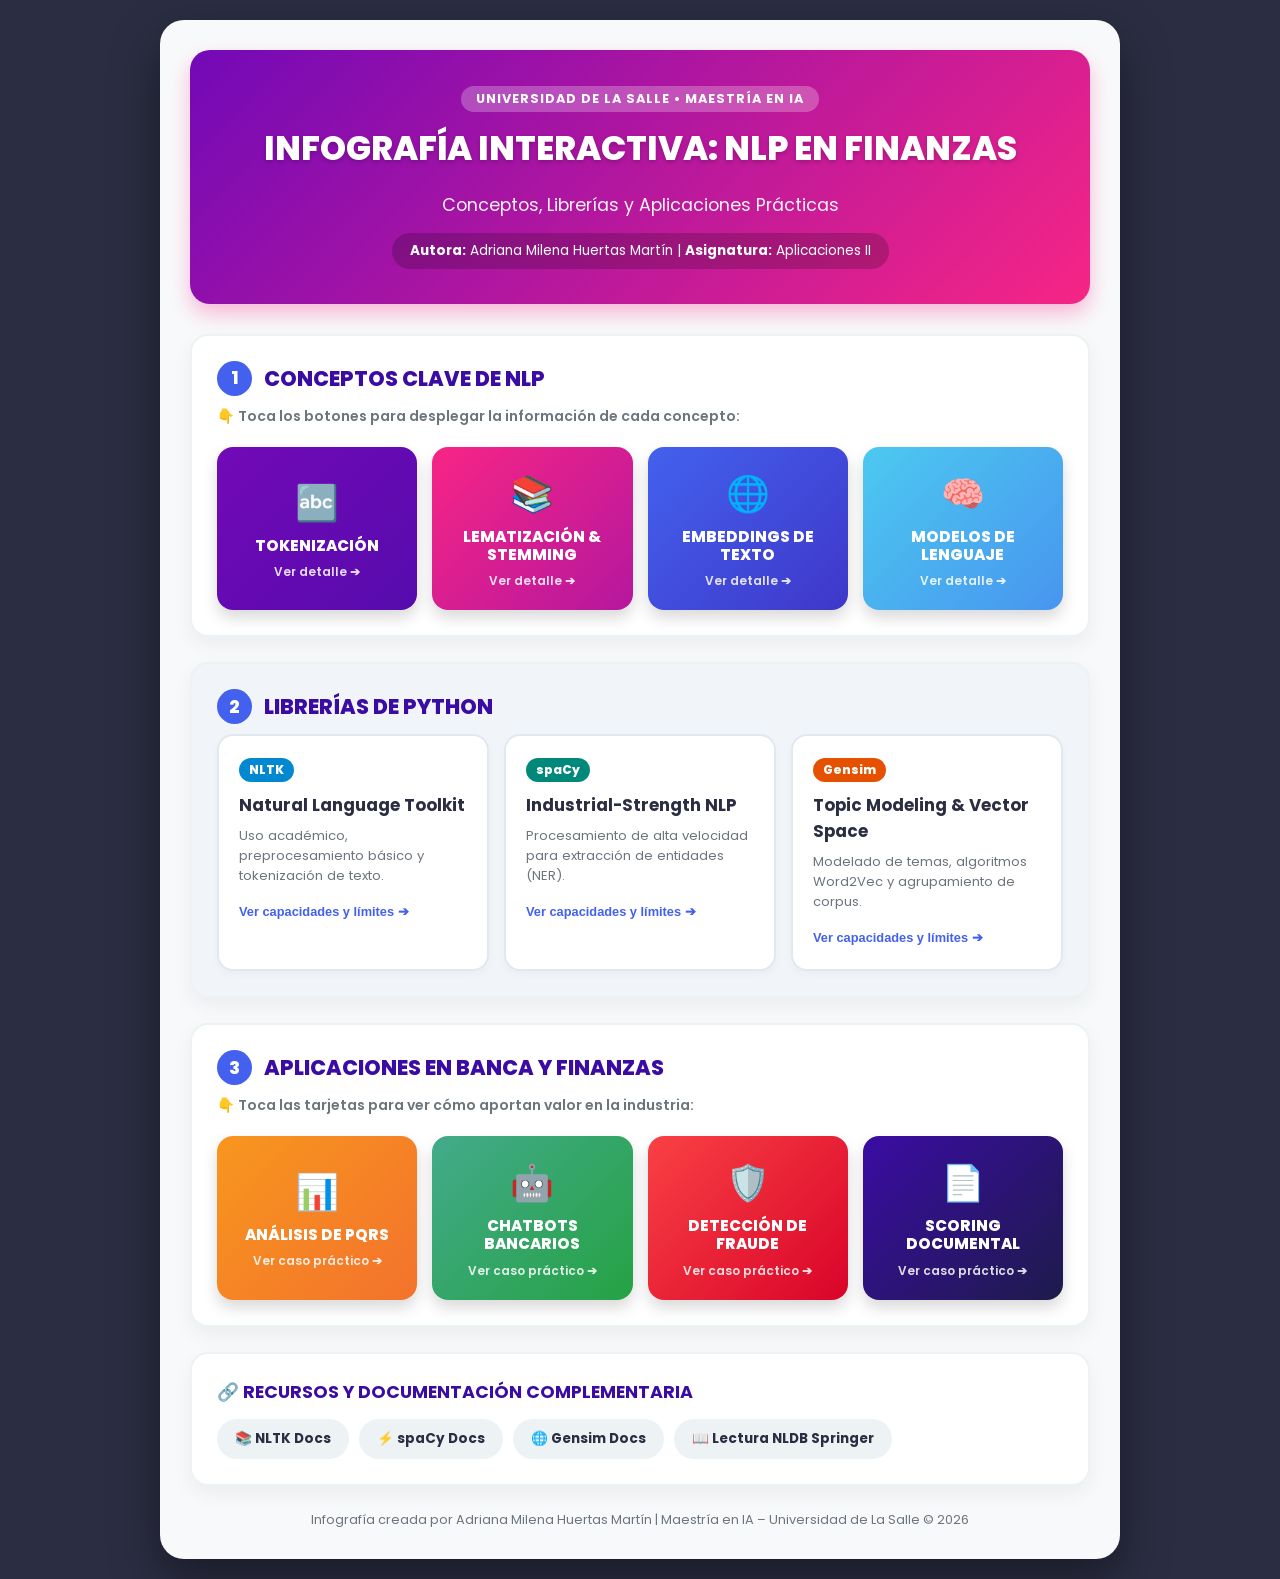
==== commit cabf492f: "Add files via upload" ====
--- a/index.html
+++ b/index.html
@@ -3,141 +3,152 @@
 <head>
   <meta charset="UTF-8">
   <meta name="viewport" content="width=device-width, initial-scale=1.0">
-  <title>Infografía Interactiva: NLP en la Industria Financiera</title>
+  <title>Infografía Interactiva - NLP en Finanzas</title>
   <link rel="stylesheet" href="style.css">
   <script src="script.js" defer></script>
 </head>
 <body>
 
-  <!-- ENCABEZADO PRINCIPAL -->
-  <header>
-    <div class="badge-tag">Universidad de La Salle | Maestría en IA</div>
-    <h1>Procesamiento del Lenguaje Natural (NLP)</h1>
-    <p class="subtitle">Conceptos Clave, Librerías Fundamentales y Aplicaciones Prácticas en el Sector Financiero</p>
+  <!-- PÓSTER DE INFOGRAFÍA TIPO CANVA -->
+  <div class="infografia-poster">
     
-    <div class="author-card">
-      <span><strong>Autora:</strong> Adriana Milena Huertas Martín</span>
-      <span>•</span>
-      <span><strong>Asignatura:</strong> Aplicaciones II</span>
-      <span>•</span>
-      <span>Unidad 1 - Actividad 1</span>
-    </div>
-  </header>
+    <!-- BANNER ENCABEZADO -->
+    <header class="poster-header">
+      <div class="tag-universidad">UNIVERSIDAD DE LA SALLE • MAESTRÍA EN IA</div>
+      <h1>INFOGRAFÍA INTERACTIVA: NLP EN FINANZAS</h1>
+      <p class="subtitle">Conceptos, Librerías y Aplicaciones Prácticas</p>
+      <div class="autor-box">
+        <strong>Autora:</strong> Adriana Milena Huertas Martín | <strong>Asignatura:</strong> Aplicaciones II
+      </div>
+    </header>
 
-  <main class="main-container">
+    <!-- BLOQUE 1: CONCEPTOS CLAVE -->
+    <section class="poster-block">
+      <div class="block-title">
+        <span class="step-num">1</span>
+        <h2>CONCEPTOS CLAVE DE NLP</h2>
+      </div>
+      <p class="instruction">👇 Toca los botones para desplegar la información de cada concepto:</p>
+      
+      <div class="buttons-canvas-grid">
+        <button class="btn-canva purple" onclick="openModal('tokenizacion')">
+          <span class="btn-icon">🔤</span>
+          <span class="btn-text">TOKENIZACIÓN</span>
+          <span class="btn-sub">Ver detalle ➔</span>
+        </button>
 
-    <!-- SECCIÓN 1: CONCEPTOS BÁSICOS -->
-    <section class="module-section">
-      <div class="section-header">
-        <h2>1. Conceptos Fundamentales del NLP</h2>
-        <p>Haz clic en cada botón para explorar los conceptos esenciales explicados de forma clara y accesible.</p>
-      </div>
+        <button class="btn-canva pink" onclick="openModal('normalizacion')">
+          <span class="btn-icon">📚</span>
+          <span class="btn-text">LEMATIZACIÓN & STEMMING</span>
+          <span class="btn-sub">Ver detalle ➔</span>
+        </button>
 
-      <div class="tabs-grid">
-        <button class="tab-btn active" onclick="mostrarConcepto('tokenizacion', this)">🔤 Tokenización</button>
-        <button class="tab-btn" onclick="mostrarConcepto('normalizacion', this)">📚 Lematización y Stemming</button>
-        <button class="tab-btn" onclick="mostrarConcepto('embeddings', this)">🌐 Embeddings de Texto</button>
-        <button class="tab-btn" onclick="mostrarConcepto('modelos', this)">🧠 Modelos de Lenguaje</button>
-      </div>
+        <button class="btn-canva blue" onclick="openModal('embeddings')">
+          <span class="btn-icon">🌐</span>
+          <span class="btn-text">EMBEDDINGS DE TEXTO</span>
+          <span class="btn-sub">Ver detalle ➔</span>
+        </button>
 
-      <div id="display-conceptos" class="content-display">
-        <!-- Contenido dinámico con JS -->
+        <button class="btn-canva teal" onclick="openModal('modelos')">
+          <span class="btn-icon">🧠</span>
+          <span class="btn-text">MODELOS DE LENGUAJE</span>
+          <span class="btn-sub">Ver detalle ➔</span>
+        </button>
       </div>
     </section>
 
-    <!-- SECCIÓN 2: LIBRERÍAS CLAVE (NLTK, SPACY, GENSIM) -->
-    <section class="module-section">
-      <div class="section-header">
-        <h2>2. Principales Librerías de NLP</h2>
-        <p>Herramientas estándar de la industria utilizadas para procesar texto no estructurado.</p>
+    <!-- BLOQUE 2: LIBRERÍAS CLAVE -->
+    <section class="poster-block Highlight">
+      <div class="block-title">
+        <span class="step-num">2</span>
+        <h2>LIBRERÍAS DE PYTHON</h2>
       </div>
-
-      <div class="tools-grid">
-        <div class="tool-card">
-          <div class="tool-badge nltk">NLTK</div>
+      
+      <div class="librerias-canvas-grid">
+        <div class="lib-card" onclick="openModal('nltk')">
+          <div class="lib-badge nltk-b">NLTK</div>
           <h3>Natural Language Toolkit</h3>
-          <p>Librería fundamental en Python para educación e investigación. Excelente para aprendizaje de conceptos iniciales y prototipado rápido.</p>
-          <ul>
-            <li><strong>Capacidades:</strong> Tokenización, stemming, análisis sintáctico y etiquetado gramatical (POS).</li>
-            <li><strong>Limitaciones:</strong> Velocidad de procesamiento lenta para aplicaciones bancarias en tiempo real.</li>
-          </ul>
+          <p>Uso académico, preprocesamiento básico y tokenización de texto.</p>
+          <button class="btn-read">Ver capacidades y límites ➔</button>
         </div>
 
-        <div class="tool-card">
-          <div class="tool-badge spacy">spaCy</div>
+        <div class="lib-card" onclick="openModal('spacy')">
+          <div class="lib-badge spacy-b">spaCy</div>
           <h3>Industrial-Strength NLP</h3>
-          <p>Diseñada específicamente para entornos de producción de alta velocidad. Destaca en Reconocimiento de Entidades Nombradas (NER).</p>
-          <ul>
-            <li><strong>Capacidades:</strong> Extracción de nombres, fechas, montos e instituciones en contratos crediticios.</li>
-            <li><strong>Limitaciones:</strong> Menos flexible para la investigación de algoritmos personalizados.</li>
-          </ul>
+          <p>Procesamiento de alta velocidad para extracción de entidades (NER).</p>
+          <button class="btn-read">Ver capacidades y límites ➔</button>
         </div>
 
-        <div class="tool-card">
-          <div class="tool-badge gensim">Gensim</div>
-          <h3>Topic Modeling & Embeddings</h3>
-          <p>Especializada en modelado de temas (Topic Modeling) y manejo eficiente de grandes corpus de texto mediante memoria mapeada.</p>
-          <ul>
-            <li><strong>Capacidades:</strong> Algoritmos Word2Vec, FastText y Latent Dirichlet Allocation (LDA) para agrupamiento.</li>
-            <li><strong>Limitaciones:</strong> No ofrece funcionalidades de análisis sintáctico básico o etiquetado de texto.</li>
-          </ul>
+        <div class="lib-card" onclick="openModal('gensim')">
+          <div class="lib-badge gensim-b">Gensim</div>
+          <h3>Topic Modeling & Vector Space</h3>
+          <p>Modelado de temas, algoritmos Word2Vec y agrupamiento de corpus.</p>
+          <button class="btn-read">Ver capacidades y límites ➔</button>
         </div>
       </div>
     </section>
 
-    <!-- SECCIÓN 3: APLICACIONES EN LA INDUSTRIA FINANCIERA -->
-    <section class="module-section">
-      <div class="section-header">
-        <h2>3. Aplicaciones Prácticas en el Sector Financiero</h2>
-        <p>Descubre cómo el NLP optimiza procesos, mejora la experiencia del usuario y reduce riesgos en la banca.</p>
+    <!-- BLOQUE 3: APLICACIONES EN LA INDUSTRIA FINANCIERA -->
+    <section class="poster-block">
+      <div class="block-title">
+        <span class="step-num">3</span>
+        <h2>APLICACIONES EN BANCA Y FINANZAS</h2>
       </div>
+      <p class="instruction">👇 Toca las tarjetas para ver cómo aportan valor en la industria:</p>
 
-      <div class="tabs-grid">
-        <button class="tab-btn-app active" onclick="mostrarApp('pqrs', this)">📊 Análisis de PQRS</button>
-        <button class="tab-btn-app" onclick="mostrarApp('chatbots', this)">🤖 Chatbots Financieros</button>
-        <button class="tab-btn-app" onclick="mostrarApp('fraude', this)">🛡️ Detección de Fraude</button>
-        <button class="tab-btn-app" onclick="mostrarApp('scoring', this)">📄 Scoring Documental</button>
-        <button class="tab-btn-app" onclick="mostrarApp('sentimiento', this)">📈 Sentimiento de Mercado</button>
-      </div>
+      <div class="buttons-canvas-grid">
+        <button class="btn-canva orange" onclick="openModal('pqrs')">
+          <span class="btn-icon">📊</span>
+          <span class="btn-text">ANÁLISIS DE PQRS</span>
+          <span class="btn-sub">Ver caso práctico ➔</span>
+        </button>
 
-      <div id="display-aplicaciones" class="content-display">
-        <!-- Contenido dinámico con JS -->
+        <button class="btn-canva green" onclick="openModal('chatbots')">
+          <span class="btn-icon">🤖</span>
+          <span class="btn-text">CHATBOTS BANCARIOS</span>
+          <span class="btn-sub">Ver caso práctico ➔</span>
+        </button>
+
+        <button class="btn-canva red" onclick="openModal('fraude')">
+          <span class="btn-icon">🛡️</span>
+          <span class="btn-text">DETECCIÓN DE FRAUDE</span>
+          <span class="btn-sub">Ver caso práctico ➔</span>
+        </button>
+
+        <button class="btn-canva darkblue" onclick="openModal('scoring')">
+          <span class="btn-icon">📄</span>
+          <span class="btn-text">SCORING DOCUMENTAL</span>
+          <span class="btn-sub">Ver caso práctico ➔</span>
+        </button>
       </div>
     </section>
 
-    <!-- SECCIÓN 4: RECURSOS ADICIONALES (CUMPLE CRITERIO DE INTERACTIVIDAD / ENLACES) -->
-    <section class="module-section">
-      <div class="section-header">
-        <h2>4. Recursos y Bibliografía Adicional</h2>
-        <p>Explora la documentación oficial y lecturas complementarias para profundizar en el tema.</p>
-      </div>
-
-      <div class="links-grid">
-        <a href="https://www.nltk.org/" target="_blank" class="link-card">
-          <span>📚 Documentación Oficial de NLTK</span>
-          <small>Guías, tutoriales y API para Python.</small>
-        </a>
-        <a href="https://spacy.io/" target="_blank" class="link-card">
-          <span>⚡ Documentación Oficial de spaCy</span>
-          <small>Modelos multilingües y pipelines de producción.</small>
-        </a>
-        <a href="https://radimrehurek.com/gensim/" target="_blank" class="link-card">
-          <span>🌐 Documentación Oficial de Gensim</span>
-          <small>Tutoriales sobre Word2Vec y modelado de temas.</small>
-        </a>
-        <a href="https://link.springer.com/book/10.1007/978-3-030-22802-6" target="_blank" class="link-card">
-          <span>📖 Lectura: NLP & Information Systems (NLDB)</span>
-          <small>Referencia académica Springer (Métais et al., 2019).</small>
-        </a>
+    <!-- BLOQUE 4: RECURSOS INTERACTIVOS -->
+    <section class="poster-block links-block">
+      <h2>🔗 RECURSOS Y DOCUMENTACIÓN COMPLEMENTARIA</h2>
+      <div class="links-grid-canva">
+        <a href="https://www.nltk.org/" target="_blank" class="link-btn">📚 NLTK Docs</a>
+        <a href="https://spacy.io/" target="_blank" class="link-btn">⚡ spaCy Docs</a>
+        <a href="https://radimrehurek.com/gensim/" target="_blank" class="link-btn">🌐 Gensim Docs</a>
+        <a href="https://link.springer.com/book/10.1007/978-3-030-22802-6" target="_blank" class="link-btn">📖 Lectura NLDB Springer</a>
       </div>
     </section>
 
-  </main>
+    <footer>
+      Infografía creada por Adriana Milena Huertas Martín | Maestría en IA – Universidad de La Salle © 2026
+    </footer>
 
-  <footer>
-    <p><strong>Infografía Interactiva de Procesamiento del Lenguaje Natural</strong></p>
-    <p>Diseñada por Adriana Milena Huertas Martín | Maestría en IA – Universidad de La Salle © 2026</p>
-  </footer>
+  </div>
+
+  <!-- VENTANA MODAL EMERGENTE -->
+  <div id="modal-container" class="modal-overlay" onclick="closeModal(event)">
+    <div class="modal-card">
+      <button class="close-btn" onclick="closeModalDirect()">✖</button>
+      <div id="modal-content">
+        <!-- Contenido dinámico -->
+      </div>
+    </div>
+  </div>
 
 </body>
 </html>
--- a/style.css
+++ b/style.css
@@ -1,260 +1,288 @@
-:root {
-  --primary-color: #9c27b0;
-  --primary-dark: #6a1b9a;
-  --primary-light: #f3e5f5;
-  --secondary-color: #d81b60;
-  --bg-color: #f8f9fa;
-  --card-bg: #ffffff;
-  --text-color: #2c3e50;
-  --text-muted: #6c757d;
-  --border-radius: 12px;
-  --shadow: 0 4px 15px rgba(0, 0, 0, 0.08);
-}
+@import url('https://fonts.googleapis.com/css2?family=Poppins:wght@400;600;700;800&display=swap');
 
 body {
-  font-family: 'Segoe UI', Roboto, -apple-system, sans-serif;
-  background-color: var(--bg-color);
-  color: var(--text-color);
+  font-family: 'Poppins', sans-serif;
+  background-color: #2b2d42;
   margin: 0;
+  padding: 20px 10px;
+  color: #2b2d42;
+}
+
+/* MARCO DEL PÓSTER CANVA */
+.infografia-poster {
+  max-width: 900px;
+  margin: 0 auto;
+  background-color: #f8f9fa;
+  border-radius: 24px;
+  padding: 30px;
+  box-shadow: 0 20px 50px rgba(0, 0, 0, 0.4);
+}
+
+/* HEADER */
+.poster-header {
+  background: linear-gradient(135deg, #7209b7, #f72585);
+  color: white;
+  text-align: center;
+  padding: 35px 20px;
+  border-radius: 20px;
+  box-shadow: 0 10px 20px rgba(247, 37, 133, 0.3);
+  margin-bottom: 30px;
+}
+
+.tag-universidad {
+  background: rgba(255, 255, 255, 0.25);
+  display: inline-block;
+  padding: 4px 15px;
+  border-radius: 20px;
+  font-size: 0.8rem;
+  font-weight: 700;
+  letter-spacing: 1px;
+}
+
+.poster-header h1 {
+  font-size: 2.1rem;
+  font-weight: 800;
+  margin: 12px 0 5px;
+  text-shadow: 0 2px 4px rgba(0,0,0,0.2);
+}
+
+.subtitle {
+  font-size: 1.1rem;
+  opacity: 0.95;
+  margin-bottom: 15px;
+}
+
+.autor-box {
+  background: rgba(0, 0, 0, 0.2);
+  display: inline-block;
+  padding: 8px 18px;
+  border-radius: 30px;
+  font-size: 0.85rem;
+}
+
+/* BLOQUES DE LA INFOGRAFÍA */
+.poster-block {
+  background: #ffffff;
+  border-radius: 18px;
+  padding: 25px;
+  margin-bottom: 25px;
+  box-shadow: 0 8px 20px rgba(0,0,0,0.05);
+  border: 2px solid #edf2f4;
+}
+
+.poster-block.Highlight {
+  background: #f1f5f9;
+}
+
+.block-title {
+  display: flex;
+  align-items: center;
+  gap: 12px;
+  margin-bottom: 10px;
+}
+
+.step-num {
+  background: #4361ee;
+  color: white;
+  font-weight: 800;
+  width: 35px;
+  height: 35px;
+  border-radius: 50%;
+  display: flex;
+  align-items: center;
+  justify-content: center;
+  font-size: 1.1rem;
+}
+
+.block-title h2 {
+  font-size: 1.3rem;
+  font-weight: 800;
+  color: #3a0ca3;
+  margin: 0;
+}
+
+.instruction {
+  font-size: 0.88rem;
+  color: #6c757d;
+  margin-top: 0;
+  margin-bottom: 20px;
+  font-weight: 600;
+}
+
+/* BOTONES ESTILO CANVA (GRANDES Y LLAMATIVOS) */
+.buttons-canvas-grid {
+  display: grid;
+  grid-template-columns: repeat(auto-fit, minmax(200px, 1fr));
+  gap: 15px;
+}
+
+.btn-canva {
+  border: none;
+  border-radius: 16px;
+  padding: 20px 15px;
+  color: white;
+  font-family: inherit;
+  cursor: pointer;
+  display: flex;
+  flex-direction: column;
+  align-items: center;
+  justify-content: center;
+  text-align: center;
+  box-shadow: 0 8px 15px rgba(0, 0, 0, 0.15);
+  transition: all 0.2s ease-in-out;
+}
+
+.btn-canva:hover {
+  transform: translateY(-5px) scale(1.02);
+  box-shadow: 0 12px 22px rgba(0, 0, 0, 0.25);
+}
+
+.btn-canva:active {
+  transform: translateY(-1px);
+}
+
+.btn-canva.purple { background: linear-gradient(135deg, #7209b7, #560bad); }
+.btn-canva.pink { background: linear-gradient(135deg, #f72585, #b5179e); }
+.btn-canva.blue { background: linear-gradient(135deg, #4361ee, #3f37c9); }
+.btn-canva.teal { background: linear-gradient(135deg, #4cc9f0, #4895ef); }
+.btn-canva.orange { background: linear-gradient(135deg, #f8961e, #f3722c); }
+.btn-canva.green { background: linear-gradient(135deg, #43aa8b, #25a244); }
+.btn-canva.red { background: linear-gradient(135deg, #f94144, #d90429); }
+.btn-canva.darkblue { background: linear-gradient(135deg, #3a0ca3, #1e1b4b); }
+
+.btn-icon { font-size: 2.2rem; margin-bottom: 8px; }
+.btn-text { font-weight: 800; font-size: 0.95rem; line-height: 1.2; }
+.btn-sub { font-size: 0.75rem; opacity: 0.85; margin-top: 8px; font-weight: 600; }
+
+/* LIBRERÍAS CARDS */
+.librerias-canvas-grid {
+  display: grid;
+  grid-template-columns: repeat(auto-fit, minmax(230px, 1fr));
+  gap: 15px;
+}
+
+.lib-card {
+  background: white;
+  border-radius: 16px;
+  padding: 20px;
+  border: 2px solid #e2e8f0;
+  cursor: pointer;
+  transition: all 0.25s ease;
+  box-shadow: 0 4px 10px rgba(0,0,0,0.03);
+}
+
+.lib-card:hover {
+  transform: translateY(-4px);
+  border-color: #4361ee;
+  box-shadow: 0 8px 20px rgba(67, 97, 238, 0.15);
+}
+
+.lib-badge {
+  display: inline-block;
+  color: white;
+  font-weight: 800;
+  font-size: 0.75rem;
+  padding: 3px 10px;
+  border-radius: 12px;
+  margin-bottom: 10px;
+}
+
+.nltk-b { background: #0288d1; }
+.spacy-b { background: #00897b; }
+.gensim-b { background: #e65100; }
+
+.lib-card h3 { margin: 0 0 8px; font-size: 1.05rem; color: #2b2d42; }
+.lib-card p { font-size: 0.82rem; color: #6c757d; margin: 0 0 12px; }
+.btn-read {
+  background: none;
+  border: none;
+  color: #4361ee;
+  font-weight: 700;
+  font-size: 0.8rem;
   padding: 0;
-  line-height: 1.6;
-}
-
-/* Header */
-header {
-  background: linear-gradient(135deg, #4a148c, #8e24aa, #d81b60);
-  color: white;
+  cursor: pointer;
+}
+
+/* LINKS RECURSOS */
+.links-block h2 { font-size: 1.1rem; color: #3a0ca3; margin-top: 0; }
+.links-grid-canva {
+  display: flex;
+  flex-wrap: wrap;
+  gap: 10px;
+}
+
+.link-btn {
+  background: #edf2f4;
+  color: #2b2d42;
+  text-decoration: none;
+  font-weight: 700;
+  font-size: 0.85rem;
+  padding: 10px 18px;
+  border-radius: 20px;
+  transition: all 0.2s ease;
+}
+
+.link-btn:hover {
+  background: #3a0ca3;
+  color: white;
+}
+
+/* MODAL EMERGENTE */
+.modal-overlay {
+  display: none;
+  position: fixed;
+  top: 0; left: 0;
+  width: 100%; height: 100%;
+  background: rgba(0, 0, 0, 0.65);
+  backdrop-filter: blur(4px);
+  z-index: 1000;
+  align-items: center;
+  justify-content: center;
+  padding: 20px;
+}
+
+.modal-card {
+  background: white;
+  border-radius: 20px;
+  padding: 30px;
+  max-width: 550px;
+  width: 100%;
+  position: relative;
+  box-shadow: 0 15px 35px rgba(0,0,0,0.3);
+  animation: popIn 0.3s ease-out;
+}
+
+.close-btn {
+  position: absolute;
+  top: 15px; right: 15px;
+  background: #edf2f4;
+  border: none;
+  width: 32px; height: 32px;
+  border-radius: 50%;
+  font-weight: bold;
+  cursor: pointer;
+}
+
+.close-btn:hover { background: #f94144; color: white; }
+
+.modal-header-title { color: #3a0ca3; margin-top: 0; font-size: 1.4rem; }
+.modal-box-info {
+  background: #f8f9fa;
+  border-left: 4px solid #f72585;
+  padding: 12px 15px;
+  border-radius: 6px;
+  font-size: 0.9rem;
+  margin-top: 15px;
+}
+
+footer {
   text-align: center;
-  padding: 3rem 1.5rem 2.5rem;
-  box-shadow: 0 4px 20px rgba(0, 0, 0, 0.2);
-}
-
-.badge-tag {
-  display: inline-block;
-  background: rgba(255, 255, 255, 0.2);
-  padding: 5px 15px;
-  border-radius: 20px;
-  font-size: 0.85rem;
-  font-weight: 600;
-  letter-spacing: 0.5px;
-  margin-bottom: 15px;
-  text-transform: uppercase;
-}
-
-header h1 {
-  margin: 0 0 10px;
-  font-size: 2.3rem;
-  font-weight: 700;
-}
-
-.subtitle {
-  font-size: 1.15rem;
-  opacity: 0.95;
-  margin-bottom: 20px;
-}
-
-.author-card {
-  display: flex;
-  justify-content: center;
-  gap: 15px;
-  font-size: 0.95rem;
-  background: rgba(0, 0, 0, 0.15);
-  padding: 8px 20px;
-  border-radius: 30px;
-  width: fit-content;
-  margin: 0 auto;
-}
-
-/* Layout Container */
-.main-container {
-  max-width: 1100px;
-  margin: 40px auto;
-  padding: 0 20px;
-}
-
-.module-section {
-  background: var(--card-bg);
-  border-radius: var(--border-radius);
-  padding: 30px;
-  margin-bottom: 40px;
-  box-shadow: var(--shadow);
-}
-
-.section-header {
-  border-bottom: 2px solid var(--primary-light);
-  padding-bottom: 15px;
-  margin-bottom: 25px;
-}
-
-.section-header h2 {
-  color: var(--primary-dark);
-  margin: 0 0 5px;
-  font-size: 1.6rem;
-}
-
-.section-header p {
-  color: var(--text-muted);
-  margin: 0;
-  font-size: 0.95rem;
-}
-
-/* Grid de botones / Pestañas */
-.tabs-grid {
-  display: flex;
-  flex-wrap: wrap;
-  gap: 12px;
-  margin-bottom: 25px;
-}
-
-.tab-btn, .tab-btn-app {
-  background: var(--bg-color);
-  border: 1.5px solid #e0e0e0;
-  color: var(--text-color);
-  padding: 12px 20px;
-  border-radius: 8px;
-  font-weight: 600;
-  cursor: pointer;
-  transition: all 0.25s ease;
-  display: flex;
-  align-items: center;
-  gap: 8px;
-  font-size: 0.95rem;
-}
-
-.tab-btn:hover, .tab-btn-app:hover {
-  background: var(--primary-light);
-  border-color: var(--primary-color);
-  color: var(--primary-dark);
-  transform: translateY(-2px);
-}
-
-.tab-btn.active, .tab-btn-app.active {
-  background: var(--primary-color);
-  color: white;
-  border-color: var(--primary-color);
-  box-shadow: 0 4px 10px rgba(156, 39, 176, 0.3);
-}
-
-/* Caja de contenido expandido */
-.content-display {
-  background: #fafafa;
-  border-left: 5px solid var(--primary-color);
-  border-radius: 8px;
-  padding: 25px;
-  box-shadow: inset 0 0 5px rgba(0,0,0,0.03);
-  animation: fadeIn 0.4s ease-out;
-}
-
-.detail-card h3 {
-  color: var(--primary-dark);
-  margin-top: 0;
-  font-size: 1.4rem;
-}
-
-.grid-2col {
-  display: grid;
-  grid-template-columns: 1fr 1fr;
-  gap: 20px;
-  margin: 20px 0;
-}
-
-@media (max-width: 768px) {
-  .grid-2col {
-    grid-template-columns: 1fr;
-  }
-}
-
-.info-block {
-  background: white;
-  padding: 18px;
-  border-radius: 8px;
-  border: 1px solid #e2e8f0;
-}
-
-.info-block h4 {
-  margin-top: 0;
-  color: var(--secondary-color);
-  font-size: 1.05rem;
-}
-
-.code-snippet {
-  background: #282c34;
-  color: #abb2bf;
-  padding: 15px;
-  border-radius: 6px;
-  font-family: 'Courier New', Courier, monospace;
-  font-size: 0.88rem;
-  overflow-x: auto;
-}
-
-.metric-badge {
-  display: inline-block;
-  background: #e8f5e9;
-  color: #2e7d32;
-  font-weight: bold;
-  padding: 4px 10px;
-  border-radius: 4px;
-  font-size: 0.85rem;
-  margin-top: 10px;
-}
-
-/* Cards de Librerías */
-.tools-grid {
-  display: grid;
-  grid-template-columns: repeat(auto-fit, minmax(280px, 1fr));
-  gap: 20px;
-}
-
-.tool-card {
-  background: white;
-  border: 1px solid #e0e0e0;
-  border-radius: 10px;
-  padding: 22px;
-  position: relative;
-  transition: transform 0.3s ease;
-}
-
-.tool-card:hover {
-  transform: translateY(-5px);
-  box-shadow: var(--shadow);
-}
-
-.tool-badge {
-  position: absolute;
-  top: 15px;
-  right: 15px;
-  background: #3f51b5;
-  color: white;
-  font-size: 0.75rem;
-  font-weight: bold;
-  padding: 3px 8px;
-  border-radius: 4px;
-}
-
-.tool-badge.spacy { background: #009688; }
-.tool-badge.hf { background: #ff9800; }
-
-.tool-card h3 {
-  margin-top: 0;
-  color: var(--primary-dark);
-}
-
-.tool-card ul {
-  padding-left: 18px;
-  font-size: 0.9rem;
-}
-
-/* Footer */
-footer {
-  background: #1a237e;
-  color: white;
-  text-align: center;
-  padding: 2rem 1rem;
-  margin-top: 50px;
-  font-size: 0.9rem;
-}
-
-@keyframes fadeIn {
-  from { opacity: 0; transform: translateY(-8px); }
-  to { opacity: 1; transform: translateY(0); }
+  font-size: 0.8rem;
+  color: #6c757d;
+  margin-top: 20px;
+}
+
+@keyframes popIn {
+  from { transform: scale(0.8); opacity: 0; }
+  to { transform: scale(1); opacity: 1; }
 }
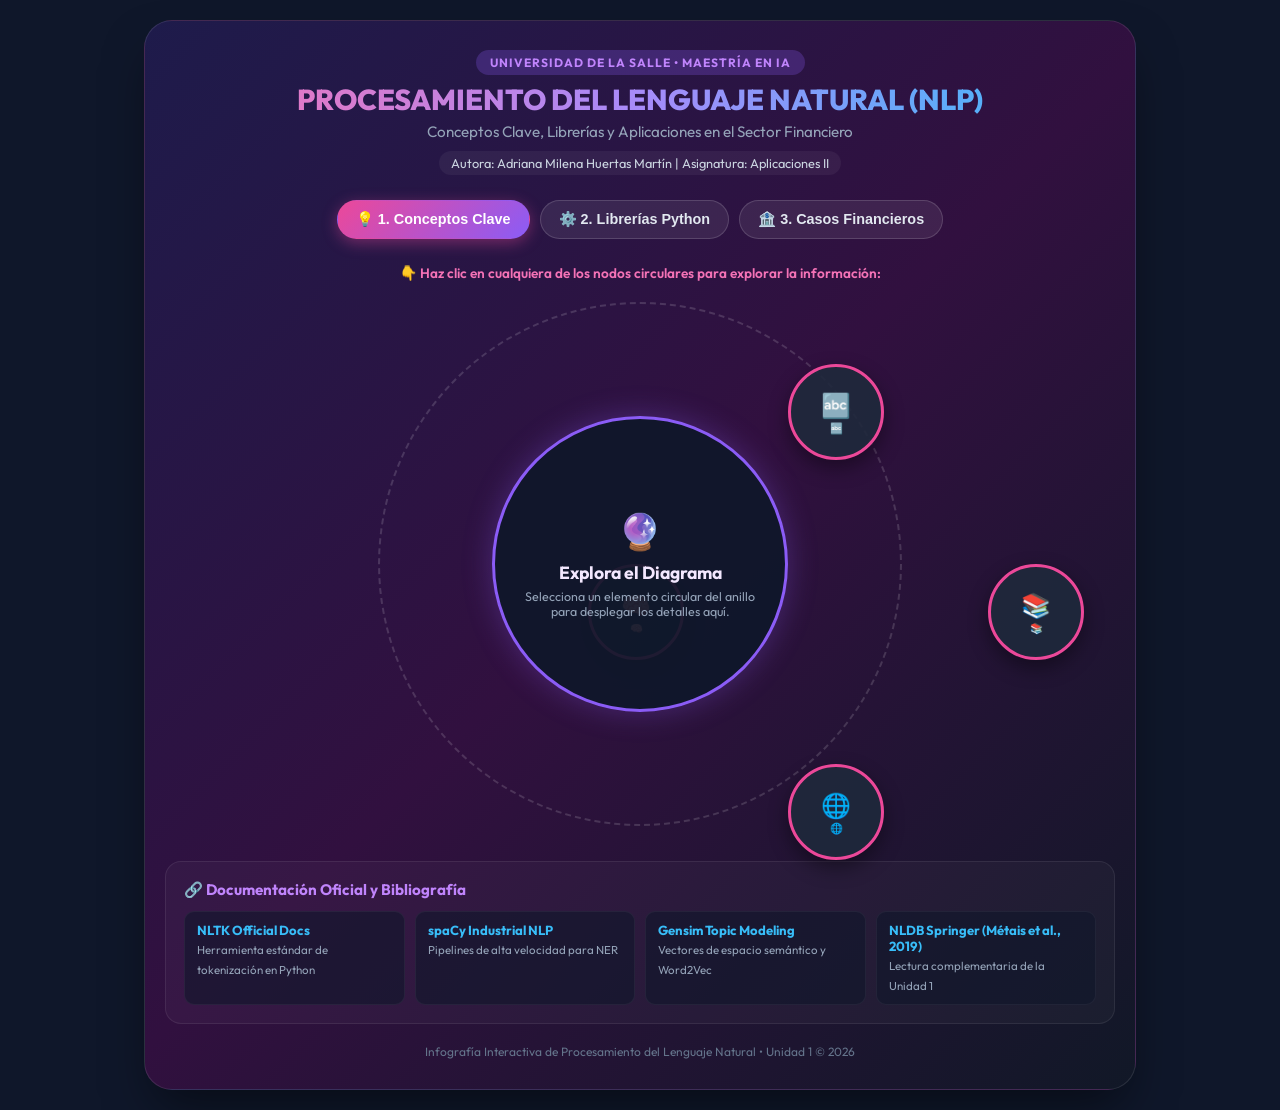
==== commit 90958076: "Add files via upload" ====
--- a/index.html
+++ b/index.html
@@ -3,152 +3,78 @@
 <head>
   <meta charset="UTF-8">
   <meta name="viewport" content="width=device-width, initial-scale=1.0">
-  <title>Infografía Interactiva - NLP en Finanzas</title>
+  <title>Infografía Circular Interactiva - NLP en Finanzas</title>
   <link rel="stylesheet" href="style.css">
   <script src="script.js" defer></script>
 </head>
 <body>
 
-  <!-- PÓSTER DE INFOGRAFÍA TIPO CANVA -->
-  <div class="infografia-poster">
+  <div class="infographic-container">
     
-    <!-- BANNER ENCABEZADO -->
-    <header class="poster-header">
-      <div class="tag-universidad">UNIVERSIDAD DE LA SALLE • MAESTRÍA EN IA</div>
-      <h1>INFOGRAFÍA INTERACTIVA: NLP EN FINANZAS</h1>
-      <p class="subtitle">Conceptos, Librerías y Aplicaciones Prácticas</p>
-      <div class="autor-box">
-        <strong>Autora:</strong> Adriana Milena Huertas Martín | <strong>Asignatura:</strong> Aplicaciones II
-      </div>
+    <!-- ENCABEZADO -->
+    <header class="main-header">
+      <span class="badge">UNIVERSIDAD DE LA SALLE • MAESTRÍA EN IA</span>
+      <h1>PROCESAMIENTO DEL LENGUAJE NATURAL (NLP)</h1>
+      <p>Conceptos Clave, Librerías y Aplicaciones en el Sector Financiero</p>
+      <div class="author-tag">Autora: Adriana Milena Huertas Martín | Asignatura: Aplicaciones II</div>
     </header>
 
-    <!-- BLOQUE 1: CONCEPTOS CLAVE -->
-    <section class="poster-block">
-      <div class="block-title">
-        <span class="step-num">1</span>
-        <h2>CONCEPTOS CLAVE DE NLP</h2>
-      </div>
-      <p class="instruction">👇 Toca los botones para desplegar la información de cada concepto:</p>
-      
-      <div class="buttons-canvas-grid">
-        <button class="btn-canva purple" onclick="openModal('tokenizacion')">
-          <span class="btn-icon">🔤</span>
-          <span class="btn-text">TOKENIZACIÓN</span>
-          <span class="btn-sub">Ver detalle ➔</span>
-        </button>
+    <!-- NAVEGACIÓN DE SECCIONES -->
+    <nav class="category-nav">
+      <button class="nav-btn active" onclick="switchCategory('conceptos', this)">💡 1. Conceptos Clave</button>
+      <button class="nav-btn" onclick="switchCategory('librerias', this)">⚙️ 2. Librerías Python</button>
+      <button class="nav-btn" onclick="switchCategory('aplicaciones', this)">🏦 3. Casos Financieros</button>
+    </nav>
 
-        <button class="btn-canva pink" onclick="openModal('normalizacion')">
-          <span class="btn-icon">📚</span>
-          <span class="btn-text">LEMATIZACIÓN & STEMMING</span>
-          <span class="btn-sub">Ver detalle ➔</span>
-        </button>
+    <!-- RUEDA INTERACTIVA ESTILO CANVA (DIAGRAMA CIRCULAR) -->
+    <div class="wheel-section">
+      <p class="instruction-text">👇 Haz clic en cualquiera de los nodos circulares para explorar la información:</p>
 
-        <button class="btn-canva blue" onclick="openModal('embeddings')">
-          <span class="btn-icon">🌐</span>
-          <span class="btn-text">EMBEDDINGS DE TEXTO</span>
-          <span class="btn-sub">Ver detalle ➔</span>
-        </button>
-
-        <button class="btn-canva teal" onclick="openModal('modelos')">
-          <span class="btn-icon">🧠</span>
-          <span class="btn-text">MODELOS DE LENGUAJE</span>
-          <span class="btn-sub">Ver detalle ➔</span>
-        </button>
-      </div>
-    </section>
-
-    <!-- BLOQUE 2: LIBRERÍAS CLAVE -->
-    <section class="poster-block Highlight">
-      <div class="block-title">
-        <span class="step-num">2</span>
-        <h2>LIBRERÍAS DE PYTHON</h2>
-      </div>
-      
-      <div class="librerias-canvas-grid">
-        <div class="lib-card" onclick="openModal('nltk')">
-          <div class="lib-badge nltk-b">NLTK</div>
-          <h3>Natural Language Toolkit</h3>
-          <p>Uso académico, preprocesamiento básico y tokenización de texto.</p>
-          <button class="btn-read">Ver capacidades y límites ➔</button>
+      <div class="circle-diagram">
+        <!-- NÚCLEO CENTRAL (MUESTRA LA INFORMACIÓN AL OPRIMIR UN NODO) -->
+        <div class="center-core" id="core-display">
+          <div class="core-placeholder">
+            <span class="core-icon">🔮</span>
+            <h3>Explora el Diagrama</h3>
+            <p>Selecciona un elemento circular del anillo para desplegar los detalles aquí.</p>
+          </div>
         </div>
 
-        <div class="lib-card" onclick="openModal('spacy')">
-          <div class="lib-badge spacy-b">spaCy</div>
-          <h3>Industrial-Strength NLP</h3>
-          <p>Procesamiento de alta velocidad para extracción de entidades (NER).</p>
-          <button class="btn-read">Ver capacidades y límites ➔</button>
-        </div>
-
-        <div class="lib-card" onclick="openModal('gensim')">
-          <div class="lib-badge gensim-b">Gensim</div>
-          <h3>Topic Modeling & Vector Space</h3>
-          <p>Modelado de temas, algoritmos Word2Vec y agrupamiento de corpus.</p>
-          <button class="btn-read">Ver capacidades y límites ➔</button>
+        <!-- NODOS CIRCULARES ALREDEDOR (POSICIONADOS EN CÍRCULO) -->
+        <div class="nodes-container" id="nodes-wrapper">
+          <!-- Generado dinámicamente desde JS -->
         </div>
       </div>
-    </section>
+    </div>
 
-    <!-- BLOQUE 3: APLICACIONES EN LA INDUSTRIA FINANCIERA -->
-    <section class="poster-block">
-      <div class="block-title">
-        <span class="step-num">3</span>
-        <h2>APLICACIONES EN BANCA Y FINANZAS</h2>
-      </div>
-      <p class="instruction">👇 Toca las tarjetas para ver cómo aportan valor en la industria:</p>
-
-      <div class="buttons-canvas-grid">
-        <button class="btn-canva orange" onclick="openModal('pqrs')">
-          <span class="btn-icon">📊</span>
-          <span class="btn-text">ANÁLISIS DE PQRS</span>
-          <span class="btn-sub">Ver caso práctico ➔</span>
-        </button>
-
-        <button class="btn-canva green" onclick="openModal('chatbots')">
-          <span class="btn-icon">🤖</span>
-          <span class="btn-text">CHATBOTS BANCARIOS</span>
-          <span class="btn-sub">Ver caso práctico ➔</span>
-        </button>
-
-        <button class="btn-canva red" onclick="openModal('fraude')">
-          <span class="btn-icon">🛡️</span>
-          <span class="btn-text">DETECCIÓN DE FRAUDE</span>
-          <span class="btn-sub">Ver caso práctico ➔</span>
-        </button>
-
-        <button class="btn-canva darkblue" onclick="openModal('scoring')">
-          <span class="btn-icon">📄</span>
-          <span class="btn-text">SCORING DOCUMENTAL</span>
-          <span class="btn-sub">Ver caso práctico ➔</span>
-        </button>
-      </div>
-    </section>
-
-    <!-- BLOQUE 4: RECURSOS INTERACTIVOS -->
-    <section class="poster-block links-block">
-      <h2>🔗 RECURSOS Y DOCUMENTACIÓN COMPLEMENTARIA</h2>
-      <div class="links-grid-canva">
-        <a href="https://www.nltk.org/" target="_blank" class="link-btn">📚 NLTK Docs</a>
-        <a href="https://spacy.io/" target="_blank" class="link-btn">⚡ spaCy Docs</a>
-        <a href="https://radimrehurek.com/gensim/" target="_blank" class="link-btn">🌐 Gensim Docs</a>
-        <a href="https://link.springer.com/book/10.1007/978-3-030-22802-6" target="_blank" class="link-btn">📖 Lectura NLDB Springer</a>
+    <!-- BLOQUE DE RECURSOS Y DOCUMENTACIÓN (REQUISITO RÚBRICA) -->
+    <section class="resources-section">
+      <h3>🔗 Documentación Oficial y Bibliografía</h3>
+      <div class="resources-grid">
+        <a href="https://www.nltk.org/" target="_blank" class="res-card">
+          <strong>NLTK Official Docs</strong>
+          <small>Herramienta estándar de tokenización en Python</small>
+        </a>
+        <a href="https://spacy.io/" target="_blank" class="res-card">
+          <strong>spaCy Industrial NLP</strong>
+          <small>Pipelines de alta velocidad para NER</small>
+        </a>
+        <a href="https://radimrehurek.com/gensim/" target="_blank" class="res-card">
+          <strong>Gensim Topic Modeling</strong>
+          <small>Vectores de espacio semántico y Word2Vec</small>
+        </a>
+        <a href="https://link.springer.com/book/10.1007/978-3-030-22802-6" target="_blank" class="res-card">
+          <strong>NLDB Springer (Métais et al., 2019)</strong>
+          <small>Lectura complementaria de la Unidad 1</small>
+        </a>
       </div>
     </section>
 
     <footer>
-      Infografía creada por Adriana Milena Huertas Martín | Maestría en IA – Universidad de La Salle © 2026
+      Infografía Interactiva de Procesamiento del Lenguaje Natural • Unidad 1 © 2026
     </footer>
 
   </div>
 
-  <!-- VENTANA MODAL EMERGENTE -->
-  <div id="modal-container" class="modal-overlay" onclick="closeModal(event)">
-    <div class="modal-card">
-      <button class="close-btn" onclick="closeModalDirect()">✖</button>
-      <div id="modal-content">
-        <!-- Contenido dinámico -->
-      </div>
-    </div>
-  </div>
-
 </body>
 </html>
--- a/style.css
+++ b/style.css
@@ -1,288 +1,274 @@
-@import url('https://fonts.googleapis.com/css2?family=Poppins:wght@400;600;700;800&display=swap');
+@import url('https://fonts.googleapis.com/css2?family=Outfit:wght@400;600;700;800&display=swap');
+
+:root {
+  --bg-gradient: linear-gradient(135deg, #1e1b4b, #31103f, #111827);
+  --accent-purple: #8b5cf6;
+  --accent-pink: #ec4899;
+  --accent-cyan: #06b6d4;
+  --accent-yellow: #f59e0b;
+  --card-bg: rgba(255, 255, 255, 0.95);
+}
 
 body {
-  font-family: 'Poppins', sans-serif;
-  background-color: #2b2d42;
+  font-family: 'Outfit', sans-serif;
+  background: #0f172a;
+  color: #f8fafc;
   margin: 0;
   padding: 20px 10px;
-  color: #2b2d42;
-}
-
-/* MARCO DEL PÓSTER CANVA */
-.infografia-poster {
-  max-width: 900px;
-  margin: 0 auto;
-  background-color: #f8f9fa;
-  border-radius: 24px;
-  padding: 30px;
-  box-shadow: 0 20px 50px rgba(0, 0, 0, 0.4);
-}
-
-/* HEADER */
-.poster-header {
-  background: linear-gradient(135deg, #7209b7, #f72585);
+  display: flex;
+  justify-content: center;
+}
+
+.infographic-container {
+  max-width: 950px;
+  width: 100%;
+  background: var(--bg-gradient);
+  border-radius: 28px;
+  padding: 30px 20px;
+  box-shadow: 0 25px 50px -12px rgba(0, 0, 0, 0.5);
+  border: 1px solid rgba(255, 255, 255, 0.1);
+}
+
+/* ENCABEZADO */
+.main-header {
+  text-align: center;
+  margin-bottom: 25px;
+}
+
+.badge {
+  background: rgba(139, 92, 246, 0.25);
+  color: #c084fc;
+  font-size: 0.75rem;
+  font-weight: 700;
+  padding: 5px 14px;
+  border-radius: 20px;
+  letter-spacing: 1px;
+}
+
+.main-header h1 {
+  font-size: 1.8rem;
+  font-weight: 800;
+  margin: 10px 0 5px;
+  background: linear-gradient(to right, #f472b6, #a78bfa, #38bdf8);
+  -webkit-background-clip: text;
+  -webkit-text-fill-color: transparent;
+}
+
+.main-header p {
+  font-size: 0.95rem;
+  color: #94a3b8;
+  margin: 0 0 10px;
+}
+
+.author-tag {
+  font-size: 0.8rem;
+  color: #cbd5e1;
+  background: rgba(255, 255, 255, 0.05);
+  display: inline-block;
+  padding: 4px 12px;
+  border-radius: 12px;
+}
+
+/* NAVEGACIÓN */
+.category-nav {
+  display: flex;
+  justify-content: center;
+  gap: 10px;
+  margin-bottom: 25px;
+  flex-wrap: wrap;
+}
+
+.nav-btn {
+  background: rgba(255, 255, 255, 0.08);
+  border: 1px solid rgba(255, 255, 255, 0.15);
+  color: #e2e8f0;
+  padding: 10px 18px;
+  border-radius: 20px;
+  font-weight: 600;
+  font-size: 0.9rem;
+  cursor: pointer;
+  transition: all 0.3s ease;
+}
+
+.nav-btn:hover {
+  background: rgba(255, 255, 255, 0.2);
+}
+
+.nav-btn.active {
+  background: linear-gradient(135deg, #ec4899, #8b5cf6);
+  border-color: transparent;
   color: white;
-  text-align: center;
-  padding: 35px 20px;
-  border-radius: 20px;
-  box-shadow: 0 10px 20px rgba(247, 37, 133, 0.3);
-  margin-bottom: 30px;
-}
-
-.tag-universidad {
-  background: rgba(255, 255, 255, 0.25);
-  display: inline-block;
-  padding: 4px 15px;
-  border-radius: 20px;
-  font-size: 0.8rem;
-  font-weight: 700;
-  letter-spacing: 1px;
-}
-
-.poster-header h1 {
-  font-size: 2.1rem;
-  font-weight: 800;
-  margin: 12px 0 5px;
-  text-shadow: 0 2px 4px rgba(0,0,0,0.2);
-}
-
-.subtitle {
-  font-size: 1.1rem;
-  opacity: 0.95;
-  margin-bottom: 15px;
-}
-
-.autor-box {
-  background: rgba(0, 0, 0, 0.2);
-  display: inline-block;
-  padding: 8px 18px;
-  border-radius: 30px;
+  box-shadow: 0 4px 15px rgba(236, 72, 153, 0.4);
+}
+
+/* RUEDA CIRCULAR (DIAGRAMA ESTILO IMAGEN) */
+.wheel-section {
+  text-align: center;
+  margin-bottom: 35px;
+}
+
+.instruction-text {
   font-size: 0.85rem;
-}
-
-/* BLOQUES DE LA INFOGRAFÍA */
-.poster-block {
-  background: #ffffff;
-  border-radius: 18px;
-  padding: 25px;
-  margin-bottom: 25px;
-  box-shadow: 0 8px 20px rgba(0,0,0,0.05);
-  border: 2px solid #edf2f4;
-}
-
-.poster-block.Highlight {
-  background: #f1f5f9;
-}
-
-.block-title {
-  display: flex;
-  align-items: center;
-  gap: 12px;
-  margin-bottom: 10px;
-}
-
-.step-num {
-  background: #4361ee;
-  color: white;
-  font-weight: 800;
-  width: 35px;
-  height: 35px;
-  border-radius: 50%;
-  display: flex;
-  align-items: center;
-  justify-content: center;
-  font-size: 1.1rem;
-}
-
-.block-title h2 {
-  font-size: 1.3rem;
-  font-weight: 800;
-  color: #3a0ca3;
-  margin: 0;
-}
-
-.instruction {
-  font-size: 0.88rem;
-  color: #6c757d;
-  margin-top: 0;
+  color: #f472b6;
   margin-bottom: 20px;
   font-weight: 600;
 }
 
-/* BOTONES ESTILO CANVA (GRANDES Y LLAMATIVOS) */
-.buttons-canvas-grid {
+.circle-diagram {
+  position: relative;
+  width: 520px;
+  height: 520px;
+  margin: 0 auto;
+  border-radius: 50%;
+  border: 2px dashed rgba(255, 255, 255, 0.15);
+  display: flex;
+  align-items: center;
+  justify-content: center;
+}
+
+/* NÚCLEO CENTRAL DINÁMICO */
+.center-core {
+  width: 250px;
+  height: 250px;
+  background: rgba(15, 23, 42, 0.92);
+  border: 3px solid #8b5cf6;
+  border-radius: 50%;
+  display: flex;
+  align-items: center;
+  justify-content: center;
+  padding: 20px;
+  box-shadow: 0 0 30px rgba(139, 92, 246, 0.3);
+  z-index: 10;
+  text-align: center;
+  transition: all 0.4s ease;
+}
+
+.core-placeholder .core-icon {
+  font-size: 2.2rem;
+  display: block;
+  margin-bottom: 8px;
+}
+
+.core-placeholder h3 {
+  margin: 0 0 5px;
+  font-size: 1.1rem;
+  color: #f3e8ff;
+}
+
+.core-placeholder p {
+  margin: 0;
+  font-size: 0.78rem;
+  color: #94a3b8;
+}
+
+.core-active-content h3 {
+  margin: 0 0 6px;
+  font-size: 1.05rem;
+  color: #38bdf8;
+}
+
+.core-active-content p {
+  margin: 0 0 8px;
+  font-size: 0.78rem;
+  color: #e2e8f0;
+  line-height: 1.3;
+}
+
+.core-badge-box {
+  background: rgba(236, 72, 153, 0.2);
+  border: 1px solid #ec4899;
+  border-radius: 8px;
+  padding: 5px 8px;
+  font-size: 0.72rem;
+  color: #f472b6;
+  font-weight: 600;
+}
+
+/* NODOS CIRCULARES ALREDEDOR */
+.node-item {
+  position: absolute;
+  width: 90px;
+  height: 90px;
+  background: rgba(30, 41, 59, 0.9);
+  border: 3px solid #ec4899;
+  border-radius: 50%;
+  display: flex;
+  flex-direction: column;
+  align-items: center;
+  justify-content: center;
+  cursor: pointer;
+  transition: all 0.3s cubic-bezier(0.175, 0.885, 0.32, 1.275);
+  box-shadow: 0 8px 20px rgba(0, 0, 0, 0.4);
+}
+
+.node-item:hover, .node-item.selected {
+  transform: scale(1.18);
+  border-color: #38bdf8;
+  background: #312e81;
+  box-shadow: 0 0 20px rgba(56, 189, 248, 0.6);
+}
+
+.node-icon { font-size: 1.5rem; }
+.node-label {
+  font-size: 0.65rem;
+  font-weight: 700;
+  color: white;
+  text-align: center;
+  padding: 0 4px;
+  line-height: 1.1;
+  margin-top: 3px;
+}
+
+/* RECURSOS Y BIBLIOGRAFÍA */
+.resources-section {
+  background: rgba(255, 255, 255, 0.03);
+  border-radius: 16px;
+  padding: 18px;
+  border: 1px solid rgba(255, 255, 255, 0.08);
+}
+
+.resources-section h3 {
+  margin: 0 0 12px;
+  font-size: 0.95rem;
+  color: #c084fc;
+}
+
+.resources-grid {
   display: grid;
   grid-template-columns: repeat(auto-fit, minmax(200px, 1fr));
-  gap: 15px;
-}
-
-.btn-canva {
-  border: none;
-  border-radius: 16px;
-  padding: 20px 15px;
-  color: white;
-  font-family: inherit;
-  cursor: pointer;
-  display: flex;
-  flex-direction: column;
-  align-items: center;
-  justify-content: center;
-  text-align: center;
-  box-shadow: 0 8px 15px rgba(0, 0, 0, 0.15);
-  transition: all 0.2s ease-in-out;
-}
-
-.btn-canva:hover {
-  transform: translateY(-5px) scale(1.02);
-  box-shadow: 0 12px 22px rgba(0, 0, 0, 0.25);
-}
-
-.btn-canva:active {
-  transform: translateY(-1px);
-}
-
-.btn-canva.purple { background: linear-gradient(135deg, #7209b7, #560bad); }
-.btn-canva.pink { background: linear-gradient(135deg, #f72585, #b5179e); }
-.btn-canva.blue { background: linear-gradient(135deg, #4361ee, #3f37c9); }
-.btn-canva.teal { background: linear-gradient(135deg, #4cc9f0, #4895ef); }
-.btn-canva.orange { background: linear-gradient(135deg, #f8961e, #f3722c); }
-.btn-canva.green { background: linear-gradient(135deg, #43aa8b, #25a244); }
-.btn-canva.red { background: linear-gradient(135deg, #f94144, #d90429); }
-.btn-canva.darkblue { background: linear-gradient(135deg, #3a0ca3, #1e1b4b); }
-
-.btn-icon { font-size: 2.2rem; margin-bottom: 8px; }
-.btn-text { font-weight: 800; font-size: 0.95rem; line-height: 1.2; }
-.btn-sub { font-size: 0.75rem; opacity: 0.85; margin-top: 8px; font-weight: 600; }
-
-/* LIBRERÍAS CARDS */
-.librerias-canvas-grid {
-  display: grid;
-  grid-template-columns: repeat(auto-fit, minmax(230px, 1fr));
-  gap: 15px;
-}
-
-.lib-card {
-  background: white;
-  border-radius: 16px;
-  padding: 20px;
-  border: 2px solid #e2e8f0;
-  cursor: pointer;
-  transition: all 0.25s ease;
-  box-shadow: 0 4px 10px rgba(0,0,0,0.03);
-}
-
-.lib-card:hover {
-  transform: translateY(-4px);
-  border-color: #4361ee;
-  box-shadow: 0 8px 20px rgba(67, 97, 238, 0.15);
-}
-
-.lib-badge {
-  display: inline-block;
-  color: white;
-  font-weight: 800;
+  gap: 10px;
+}
+
+.res-card {
+  background: rgba(15, 23, 42, 0.6);
+  padding: 10px 12px;
+  border-radius: 10px;
+  text-decoration: none;
+  color: #e2e8f0;
+  border: 1px solid rgba(255, 255, 255, 0.05);
+  transition: all 0.2s ease;
+}
+
+.res-card:hover {
+  border-color: #f472b6;
+  transform: translateY(-2px);
+}
+
+.res-card strong { display: block; font-size: 0.82rem; color: #38bdf8; }
+.res-card small { font-size: 0.72rem; color: #94a3b8; }
+
+footer {
+  text-align: center;
   font-size: 0.75rem;
-  padding: 3px 10px;
-  border-radius: 12px;
-  margin-bottom: 10px;
-}
-
-.nltk-b { background: #0288d1; }
-.spacy-b { background: #00897b; }
-.gensim-b { background: #e65100; }
-
-.lib-card h3 { margin: 0 0 8px; font-size: 1.05rem; color: #2b2d42; }
-.lib-card p { font-size: 0.82rem; color: #6c757d; margin: 0 0 12px; }
-.btn-read {
-  background: none;
-  border: none;
-  color: #4361ee;
-  font-weight: 700;
-  font-size: 0.8rem;
-  padding: 0;
-  cursor: pointer;
-}
-
-/* LINKS RECURSOS */
-.links-block h2 { font-size: 1.1rem; color: #3a0ca3; margin-top: 0; }
-.links-grid-canva {
-  display: flex;
-  flex-wrap: wrap;
-  gap: 10px;
-}
-
-.link-btn {
-  background: #edf2f4;
-  color: #2b2d42;
-  text-decoration: none;
-  font-weight: 700;
-  font-size: 0.85rem;
-  padding: 10px 18px;
-  border-radius: 20px;
-  transition: all 0.2s ease;
-}
-
-.link-btn:hover {
-  background: #3a0ca3;
-  color: white;
-}
-
-/* MODAL EMERGENTE */
-.modal-overlay {
-  display: none;
-  position: fixed;
-  top: 0; left: 0;
-  width: 100%; height: 100%;
-  background: rgba(0, 0, 0, 0.65);
-  backdrop-filter: blur(4px);
-  z-index: 1000;
-  align-items: center;
-  justify-content: center;
-  padding: 20px;
-}
-
-.modal-card {
-  background: white;
-  border-radius: 20px;
-  padding: 30px;
-  max-width: 550px;
-  width: 100%;
-  position: relative;
-  box-shadow: 0 15px 35px rgba(0,0,0,0.3);
-  animation: popIn 0.3s ease-out;
-}
-
-.close-btn {
-  position: absolute;
-  top: 15px; right: 15px;
-  background: #edf2f4;
-  border: none;
-  width: 32px; height: 32px;
-  border-radius: 50%;
-  font-weight: bold;
-  cursor: pointer;
-}
-
-.close-btn:hover { background: #f94144; color: white; }
-
-.modal-header-title { color: #3a0ca3; margin-top: 0; font-size: 1.4rem; }
-.modal-box-info {
-  background: #f8f9fa;
-  border-left: 4px solid #f72585;
-  padding: 12px 15px;
-  border-radius: 6px;
-  font-size: 0.9rem;
-  margin-top: 15px;
-}
-
-footer {
-  text-align: center;
-  font-size: 0.8rem;
-  color: #6c757d;
+  color: #64748b;
   margin-top: 20px;
 }
 
-@keyframes popIn {
-  from { transform: scale(0.8); opacity: 0; }
-  to { transform: scale(1); opacity: 1; }
+/* RESPONSIVO */
+@media (max-width: 600px) {
+  .circle-diagram { width: 340px; height: 340px; }
+  .center-core { width: 170px; height: 170px; padding: 10px; }
+  .node-item { width: 65px; height: 65px; }
+  .node-icon { font-size: 1.1rem; }
+  .node-label { font-size: 0.55rem; }
 }
